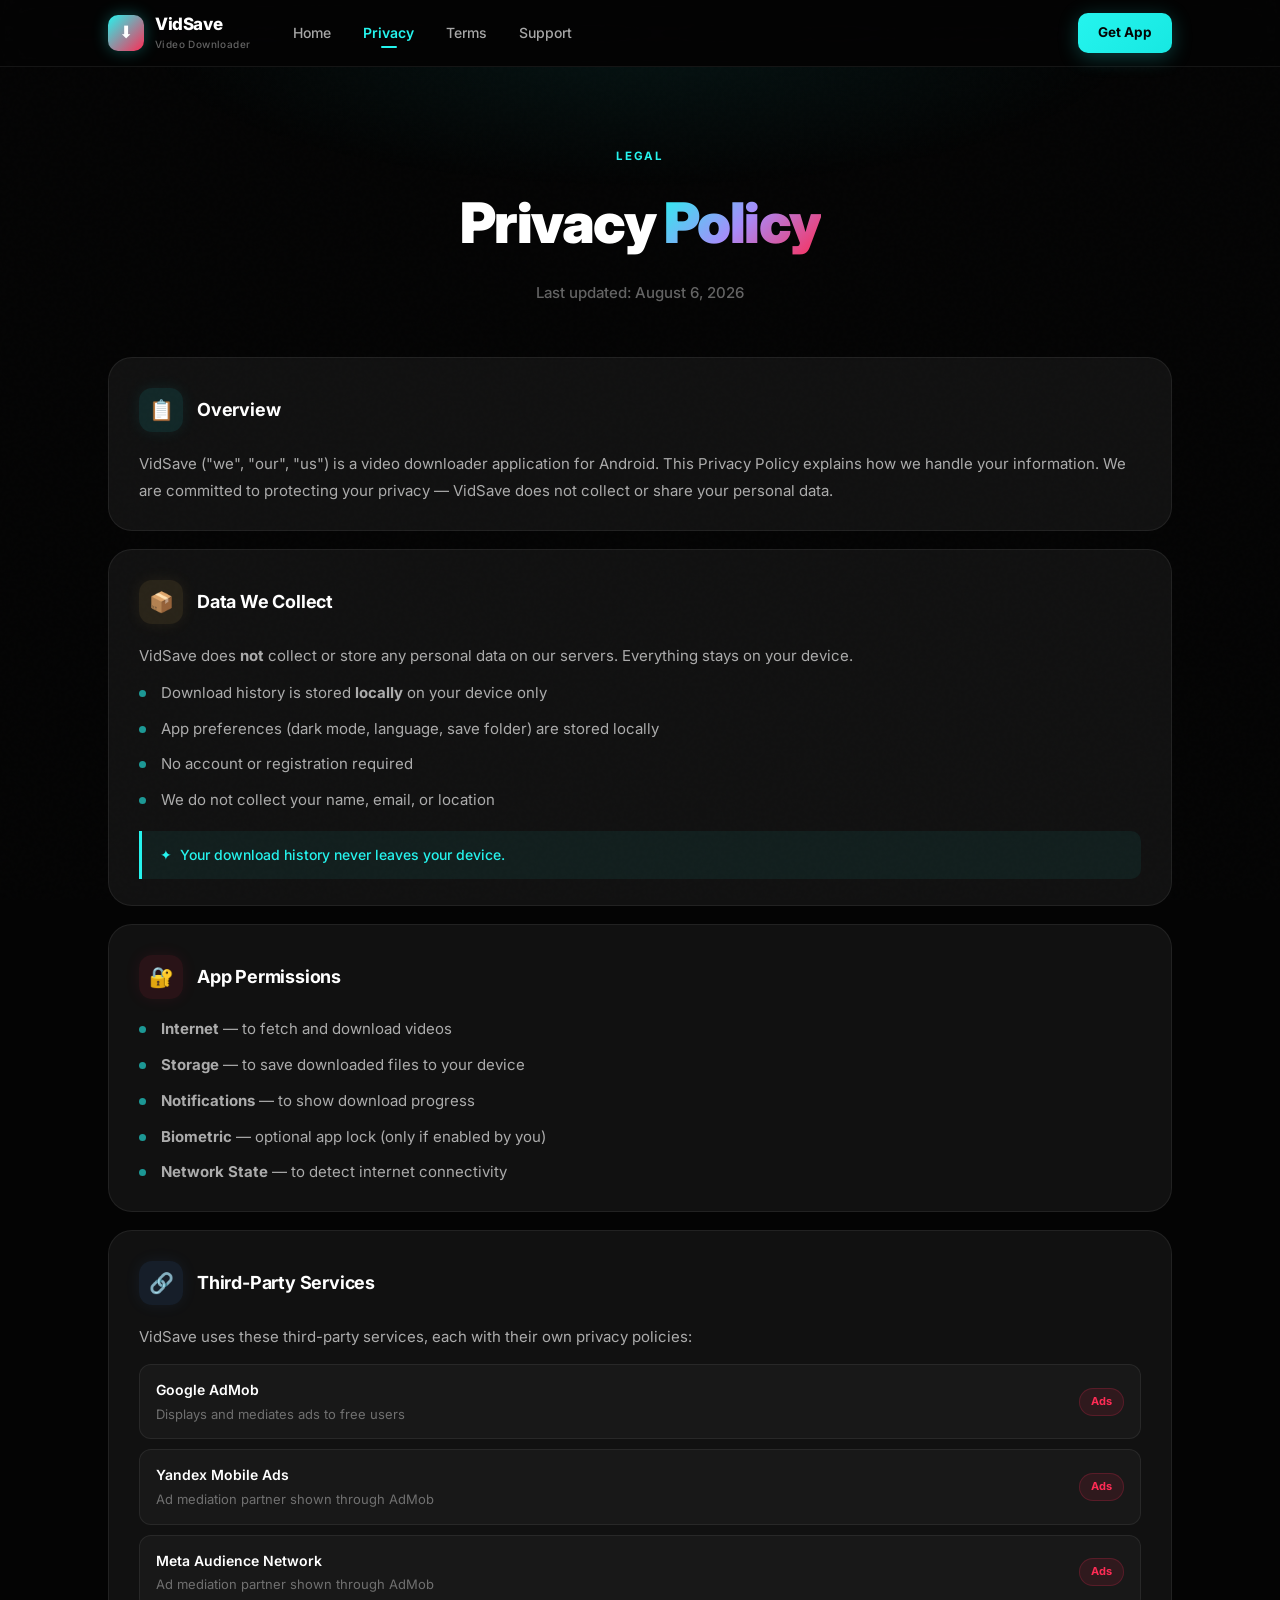
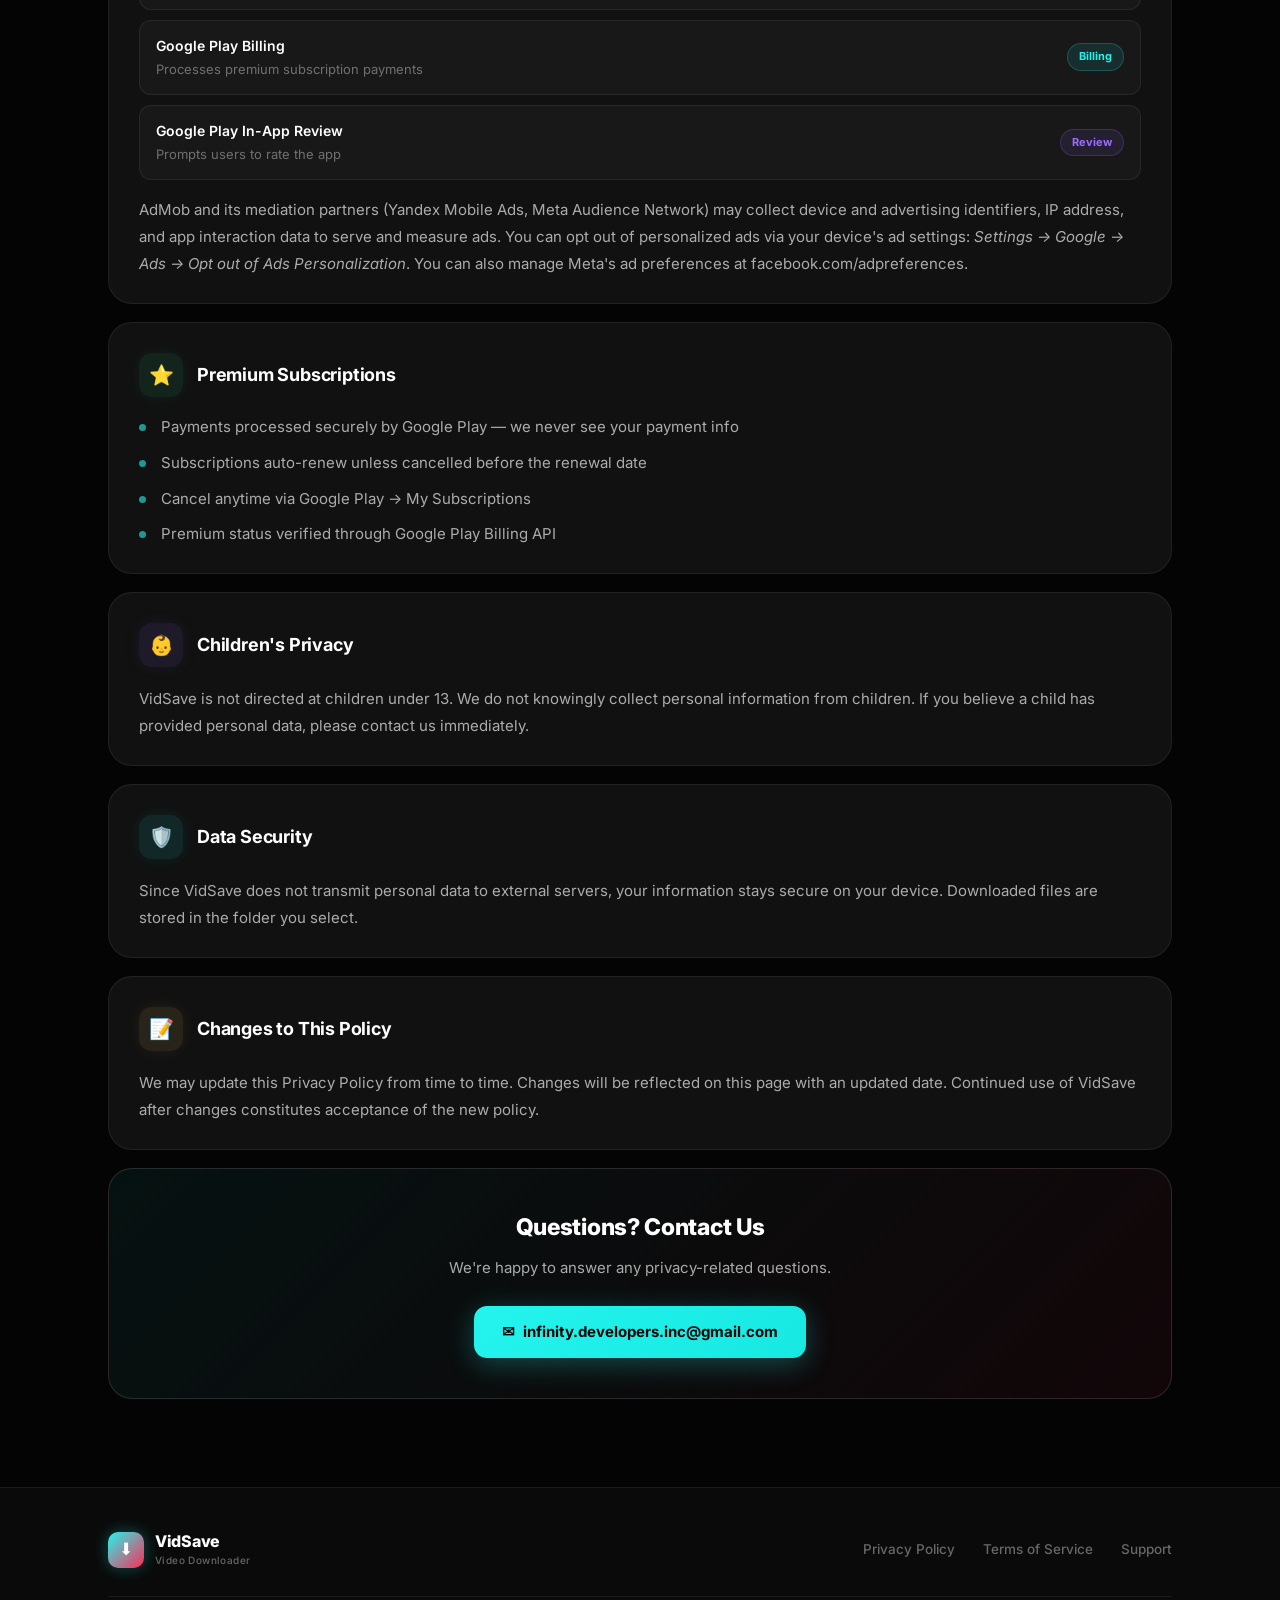
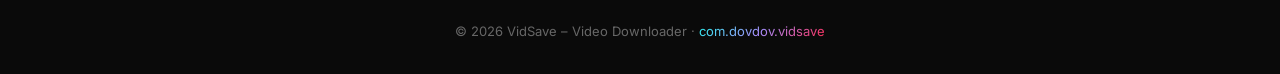
==== privacy.html @ cf7edcf2 "Update privacy.html" ====
<!DOCTYPE html>
<html lang="en">
<head>
  <meta charset="UTF-8"/>
  <meta name="viewport" content="width=device-width,initial-scale=1.0"/>
  <title>Privacy Policy – VidSave – Video Downloader</title>
  <link rel="preconnect" href="https://fonts.googleapis.com"/>
  <link rel="preconnect" href="https://fonts.gstatic.com" crossorigin/>
  <link rel="stylesheet" href="style.css"/>
</head>
<body>
  <nav class="nav">
    <div class="nav-inner">
      <a href="index.html" class="nav-logo">
        <div class="nav-logo-icon">⬇</div>
        <div><div>VidSave</div><div class="nav-logo-sub">Video Downloader</div></div>
      </a>
      <div class="nav-links">
        <a href="index.html">Home</a>
        <a href="privacy.html" class="active">Privacy</a>
        <a href="terms.html">Terms</a>
        <a href="support.html">Support</a>
      </div>
      <a href="https://play.google.com/store/apps/details?id=com.dovdov.vidsave" class="nav-btn" target="_blank">Get App</a>
      <button class="burger" onclick="toggleMenu()">☰</button>
    </div>
    <div class="mobile-menu" id="mobileMenu">
      <a href="index.html">Home</a>
      <a href="privacy.html">Privacy</a>
      <a href="terms.html">Terms</a>
      <a href="support.html">Support</a>
    </div>
  </nav>

  <div class="page-header">
    <div class="section-label">Legal</div>
    <h1>Privacy <span class="grad">Policy</span></h1>
    <p>Last updated: August 6, 2026</p>
  </div>

  <div class="container page-content">

    <div class="card reveal">
      <div class="card-header"><div class="card-icon cyan">📋</div><div class="card-title">Overview</div></div>
      <p>VidSave ("we", "our", "us") is a video downloader application for Android. This Privacy Policy explains how we handle your information. We are committed to protecting your privacy — VidSave does not collect or share your personal data.</p>
    </div>

    <div class="card reveal">
      <div class="card-header"><div class="card-icon gold">📦</div><div class="card-title">Data We Collect</div></div>
      <p>VidSave does <strong>not</strong> collect or store any personal data on our servers. Everything stays on your device.</p>
      <ul>
        <li>Download history is stored <strong>locally</strong> on your device only</li>
        <li>App preferences (dark mode, language, save folder) are stored locally</li>
        <li>No account or registration required</li>
        <li>We do not collect your name, email, or location</li>
      </ul>
      <div class="highlight">✦ &nbsp;Your download history never leaves your device.</div>
    </div>

    <div class="card reveal">
      <div class="card-header"><div class="card-icon red">🔐</div><div class="card-title">App Permissions</div></div>
      <ul>
        <li><strong>Internet</strong> — to fetch and download videos</li>
        <li><strong>Storage</strong> — to save downloaded files to your device</li>
        <li><strong>Notifications</strong> — to show download progress</li>
        <li><strong>Biometric</strong> — optional app lock (only if enabled by you)</li>
        <li><strong>Network State</strong> — to detect internet connectivity</li>
      </ul>
    </div>

    <div class="card reveal">
      <div class="card-header"><div class="card-icon blue">🔗</div><div class="card-title">Third-Party Services</div></div>
      <p>VidSave uses these third-party services, each with their own privacy policies:</p>
      <div class="service-list">
        <div class="service-item">
          <div><div class="service-name">Google AdMob</div><div class="service-desc">Displays and mediates ads to free users</div></div>
          <span class="service-tag ads">Ads</span>
        </div>
        <div class="service-item">
          <div><div class="service-name">Yandex Mobile Ads</div><div class="service-desc">Ad mediation partner shown through AdMob</div></div>
          <span class="service-tag ads">Ads</span>
        </div>
        <div class="service-item">
          <div><div class="service-name">Meta Audience Network</div><div class="service-desc">Ad mediation partner shown through AdMob</div></div>
          <span class="service-tag ads">Ads</span>
        </div>
        <div class="service-item">
          <div><div class="service-name">Google Play Billing</div><div class="service-desc">Processes premium subscription payments</div></div>
          <span class="service-tag billing">Billing</span>
        </div>
        <div class="service-item">
          <div><div class="service-name">Google Play In-App Review</div><div class="service-desc">Prompts users to rate the app</div></div>
          <span class="service-tag analytics">Review</span>
        </div>
      </div>
      <p style="margin-top:16px;">AdMob and its mediation partners (Yandex Mobile Ads, Meta Audience Network) may collect device and advertising identifiers, IP address, and app interaction data to serve and measure ads. You can opt out of personalized ads via your device's ad settings: <em>Settings → Google → Ads → Opt out of Ads Personalization</em>. You can also manage Meta's ad preferences at <a href="https://www.facebook.com/adpreferences/ad_settings" target="_blank">facebook.com/adpreferences</a>.</p>
    </div>

    <div class="card reveal">
      <div class="card-header"><div class="card-icon green">⭐</div><div class="card-title">Premium Subscriptions</div></div>
      <ul>
        <li>Payments processed securely by Google Play — we never see your payment info</li>
        <li>Subscriptions auto-renew unless cancelled before the renewal date</li>
        <li>Cancel anytime via Google Play → My Subscriptions</li>
        <li>Premium status verified through Google Play Billing API</li>
      </ul>
    </div>

    <div class="card reveal">
      <div class="card-header"><div class="card-icon purple">👶</div><div class="card-title">Children's Privacy</div></div>
      <p>VidSave is not directed at children under 13. We do not knowingly collect personal information from children. If you believe a child has provided personal data, please contact us immediately.</p>
    </div>

    <div class="card reveal">
      <div class="card-header"><div class="card-icon cyan">🛡️</div><div class="card-title">Data Security</div></div>
      <p>Since VidSave does not transmit personal data to external servers, your information stays secure on your device. Downloaded files are stored in the folder you select.</p>
    </div>

    <div class="card reveal">
      <div class="card-header"><div class="card-icon gold">📝</div><div class="card-title">Changes to This Policy</div></div>
      <p>We may update this Privacy Policy from time to time. Changes will be reflected on this page with an updated date. Continued use of VidSave after changes constitutes acceptance of the new policy.</p>
    </div>

    <div class="contact-card reveal">
      <h3>Questions? Contact Us</h3>
      <p>We're happy to answer any privacy-related questions.</p>
      <a href="mailto:infinity.developers.inc@gmail.com" class="btn-primary">✉ &nbsp;infinity.developers.inc@gmail.com</a>
    </div>
  </div>

  <footer class="footer">
    <div class="container">
      <div class="footer-inner">
        <div class="footer-logo"><div class="nav-logo-icon">⬇</div><div><div>VidSave</div><div class="nav-logo-sub">Video Downloader</div></div></div>
        <div class="footer-links">
          <a href="privacy.html">Privacy Policy</a>
          <a href="terms.html">Terms of Service</a>
          <a href="support.html">Support</a>
        </div>
      </div>
      <div class="footer-bottom"><p>© 2026 VidSave – Video Downloader · <span class="grad">com.dovdov.vidsave</span></p></div>
    </div>
  </footer>
  <script>
    function toggleMenu(){document.getElementById('mobileMenu').classList.toggle('open');}
    const observer = new IntersectionObserver(entries => {
      entries.forEach(e => { if (e.isIntersecting) e.target.classList.add('visible'); });
    }, { threshold: 0.1 });
    document.querySelectorAll('.reveal').forEach(el => observer.observe(el));
  </script>
</body>
</html>
---- style.css ----
/* ─── Google Fonts ───────────────────────────────────────────────────────── */
@import url('https://fonts.googleapis.com/css2?family=Inter:wght@400;500;600;700;800;900&display=swap');

/* ─── Reset ──────────────────────────────────────────────────────────────── */
*, *::before, *::after { box-sizing: border-box; margin: 0; padding: 0; }

/* ─── Variables ──────────────────────────────────────────────────────────── */
:root {
  --cyan:       #25F4EE;
  --cyan-dim:   rgba(37,244,238,0.12);
  --red:        #FE2C55;
  --red-dim:    rgba(254,44,85,0.12);
  --gold:       #FFD060;
  --purple:     #9B6DFF;
  --green:      #2ECC8A;
  --blue:       #4896FF;

  --bg:         #040404;
  --bg2:        #0A0A0A;
  --bg3:        #111111;
  --bg4:        #181818;
  --border:     rgba(255,255,255,0.07);
  --border2:    rgba(255,255,255,0.12);

  --text:       #FFFFFF;
  --text2:      rgba(255,255,255,0.65);
  --text3:      rgba(255,255,255,0.38);

  --r-sm:  10px;
  --r-md:  16px;
  --r-lg:  24px;
  --r-xl:  32px;
}

html { scroll-behavior: smooth; }

body {
  background: var(--bg);
  color: var(--text);
  font-family: 'Inter', -apple-system, BlinkMacSystemFont, sans-serif;
  line-height: 1.6;
  -webkit-font-smoothing: antialiased;
  overflow-x: hidden;
}

a { color: inherit; text-decoration: none; }
ul { list-style: none; }

/* ─── Gradient text ──────────────────────────────────────────────────────── */
.grad {
  background: linear-gradient(135deg, var(--cyan) 0%, #a78bfa 50%, var(--red) 100%);
  -webkit-background-clip: text;
  -webkit-text-fill-color: transparent;
  background-clip: text;
}
.grad-cyan {
  background: linear-gradient(135deg, var(--cyan), #0dd3cc);
  -webkit-background-clip: text;
  -webkit-text-fill-color: transparent;
  background-clip: text;
}

/* ─── Container ──────────────────────────────────────────────────────────── */
.container { max-width: 1120px; margin: 0 auto; padding: 0 28px; }

/* ─── Background noise/grain overlay ────────────────────────────────────── */
body::before {
  content: '';
  position: fixed;
  inset: 0;
  background-image: url("data:image/svg+xml,%3Csvg viewBox='0 0 256 256' xmlns='http://www.w3.org/2000/svg'%3E%3Cfilter id='noise'%3E%3CfeTurbulence type='fractalNoise' baseFrequency='0.9' numOctaves='4' stitchTiles='stitch'/%3E%3C/filter%3E%3Crect width='100%25' height='100%25' filter='url(%23noise)' opacity='0.03'/%3E%3C/svg%3E");
  pointer-events: none;
  z-index: 0;
  opacity: .4;
}

/* ─── NAV ────────────────────────────────────────────────────────────────── */
.nav {
  position: sticky;
  top: 0;
  z-index: 200;
  background: rgba(4,4,4,0.8);
  backdrop-filter: blur(24px) saturate(180%);
  -webkit-backdrop-filter: blur(24px) saturate(180%);
  border-bottom: 1px solid var(--border);
}
.nav-inner {
  max-width: 1120px;
  margin: 0 auto;
  padding: 0 28px;
  height: 66px;
  display: flex;
  align-items: center;
  gap: 28px;
}
.nav-logo {
  display: flex;
  align-items: center;
  gap: 11px;
  flex-shrink: 0;
}
.nav-logo-icon {
  width: 36px; height: 36px;
  background: linear-gradient(135deg, var(--cyan), var(--red));
  border-radius: 10px;
  display: flex; align-items: center; justify-content: center;
  font-size: 17px;
  box-shadow: 0 0 16px rgba(37,244,238,0.3);
  flex-shrink: 0;
}
.nav-logo > div > div:first-child {
  font-size: 17px;
  font-weight: 800;
  letter-spacing: -0.4px;
  line-height: 1.2;
}
.nav-logo-sub {
  font-size: 10px;
  font-weight: 500;
  color: var(--text3);
  letter-spacing: .4px;
  margin-top: 1px;
}
.nav-links {
  display: flex;
  gap: 2px;
  flex: 1;
}
.nav-links a {
  padding: 7px 15px;
  border-radius: 8px;
  font-size: 14px;
  font-weight: 500;
  color: var(--text2);
  transition: color .2s, background .2s;
  position: relative;
}
.nav-links a:hover { color: var(--text); background: rgba(255,255,255,0.05); }
.nav-links a.active { color: var(--cyan); font-weight: 600; }
.nav-links a.active::after {
  content: '';
  position: absolute;
  bottom: 3px; left: 50%;
  transform: translateX(-50%);
  width: 16px; height: 2px;
  background: var(--cyan);
  border-radius: 2px;
}
.nav-btn {
  padding: 9px 20px;
  background: linear-gradient(135deg, var(--cyan), #17e8e2);
  color: #050505 !important;
  border-radius: 10px;
  font-size: 13.5px;
  font-weight: 700;
  white-space: nowrap;
  transition: opacity .2s, transform .15s, box-shadow .2s;
  flex-shrink: 0;
  box-shadow: 0 4px 20px rgba(37,244,238,0.25);
}
.nav-btn:hover { opacity: .92; transform: translateY(-1px); box-shadow: 0 6px 28px rgba(37,244,238,0.35); }
.burger {
  display: none;
  background: none;
  border: 1px solid var(--border2);
  color: var(--text);
  font-size: 18px;
  cursor: pointer;
  margin-left: auto;
  width: 38px; height: 38px;
  border-radius: 9px;
  align-items: center;
  justify-content: center;
}
.mobile-menu {
  display: none;
  flex-direction: column;
  padding: 10px 20px 18px;
  border-top: 1px solid var(--border);
  gap: 2px;
  background: rgba(4,4,4,0.95);
}
.mobile-menu.open { display: flex; }
.mobile-menu a {
  padding: 11px 14px;
  border-radius: 10px;
  color: var(--text2);
  font-size: 15px;
  font-weight: 500;
  transition: background .2s, color .2s;
}
.mobile-menu a:hover { background: rgba(255,255,255,0.05); color: var(--text); }

@media (max-width: 740px) {
  .nav-links { display: none; }
  .burger { display: flex; }
  .nav-btn { display: none; }
}

/* ─── HERO ───────────────────────────────────────────────────────────────── */
.hero {
  position: relative;
  min-height: calc(100vh - 66px);
  display: flex;
  align-items: center;
  padding: 80px 28px 70px;
  gap: 56px;
  max-width: 1120px;
  margin: 0 auto;
  overflow: hidden;
}

/* Ambient blobs */
.hero::before, .hero::after {
  content: '';
  position: absolute;
  border-radius: 50%;
  filter: blur(80px);
  pointer-events: none;
  animation: blobFloat 8s ease-in-out infinite;
}
.hero::before {
  width: 560px; height: 560px;
  background: radial-gradient(circle, rgba(37,244,238,0.09) 0%, transparent 65%);
  top: -10%; left: -8%;
}
.hero::after {
  width: 480px; height: 480px;
  background: radial-gradient(circle, rgba(254,44,85,0.09) 0%, transparent 65%);
  bottom: 0; right: -5%;
  animation-delay: -4s;
}
@keyframes blobFloat {
  0%, 100% { transform: translateY(0) scale(1); }
  50% { transform: translateY(-24px) scale(1.04); }
}

.hero-content {
  position: relative;
  z-index: 1;
  flex: 1;
  max-width: 580px;
}
.hero-badge {
  display: inline-flex;
  align-items: center;
  gap: 7px;
  background: rgba(37,244,238,0.08);
  border: 1px solid rgba(37,244,238,0.2);
  color: var(--cyan);
  padding: 7px 16px;
  border-radius: 50px;
  font-size: 12.5px;
  font-weight: 600;
  letter-spacing: .3px;
  margin-bottom: 26px;
  animation: fadeSlideUp .6s ease both;
}
.hero-badge span { width: 6px; height: 6px; background: var(--cyan); border-radius: 50%; animation: pulse 2s infinite; }
@keyframes pulse { 0%,100%{opacity:1;transform:scale(1)} 50%{opacity:.5;transform:scale(.8)} }

.hero h1 {
  font-size: clamp(40px, 6.5vw, 68px);
  font-weight: 900;
  line-height: 1.05;
  letter-spacing: -2px;
  margin-bottom: 22px;
  animation: fadeSlideUp .6s .1s ease both;
}
.hero-sub {
  font-size: 17px;
  color: var(--text2);
  max-width: 460px;
  margin-bottom: 38px;
  line-height: 1.75;
  animation: fadeSlideUp .6s .2s ease both;
}
.hero-btns {
  display: flex;
  gap: 12px;
  flex-wrap: wrap;
  margin-bottom: 48px;
  animation: fadeSlideUp .6s .3s ease both;
}

/* Buttons */
.btn-primary {
  display: inline-flex;
  align-items: center;
  gap: 9px;
  padding: 14px 28px;
  background: linear-gradient(135deg, var(--cyan), #17e8e2);
  color: #050505;
  border-radius: 13px;
  font-size: 15px;
  font-weight: 700;
  transition: opacity .2s, transform .15s, box-shadow .2s;
  box-shadow: 0 6px 28px rgba(37,244,238,0.28);
  position: relative;
  overflow: hidden;
}
.btn-primary::after {
  content: '';
  position: absolute;
  inset: 0;
  background: linear-gradient(90deg, transparent, rgba(255,255,255,0.2), transparent);
  transform: translateX(-100%);
  transition: transform .5s;
}
.btn-primary:hover::after { transform: translateX(100%); }
.btn-primary:hover { opacity: .93; transform: translateY(-2px); box-shadow: 0 10px 36px rgba(37,244,238,0.36); }

.btn-outline {
  display: inline-flex;
  align-items: center;
  gap: 8px;
  padding: 14px 28px;
  border: 1px solid var(--border2);
  border-radius: 13px;
  font-size: 15px;
  font-weight: 600;
  color: var(--text2);
  background: rgba(255,255,255,0.03);
  transition: border-color .2s, color .2s, transform .15s, background .2s;
}
.btn-outline:hover { border-color: rgba(255,255,255,0.28); color: var(--text); transform: translateY(-2px); background: rgba(255,255,255,0.06); }

.hero-stats {
  display: flex;
  align-items: center;
  gap: 28px;
  animation: fadeSlideUp .6s .4s ease both;
}
.stat { text-align: center; }
.stat strong { display: block; font-size: 24px; font-weight: 800; letter-spacing: -0.5px; }
.stat span { font-size: 11px; color: var(--text3); text-transform: uppercase; letter-spacing: .8px; font-weight: 500; }
.stat-divider { width: 1px; height: 38px; background: var(--border2); }

/* Phone mockup */
.hero-phone {
  position: relative;
  z-index: 1;
  flex-shrink: 0;
  animation: fadeSlideUp .7s .15s ease both;
}
.phone-wrap {
  position: relative;
}
.phone-glow {
  position: absolute;
  inset: -30px;
  background: radial-gradient(ellipse 60% 70% at 50% 50%, rgba(37,244,238,0.12), transparent 70%);
  pointer-events: none;
  animation: blobFloat 4s ease-in-out infinite;
}
.phone-mockup {
  width: 248px;
  background: linear-gradient(160deg, var(--bg3), var(--bg4));
  border-radius: 40px;
  border: 1.5px solid rgba(255,255,255,0.1);
  padding: 14px;
  box-shadow:
    0 40px 100px rgba(0,0,0,0.75),
    0 0 0 1px rgba(255,255,255,0.04),
    inset 0 1px 0 rgba(255,255,255,0.08);
  position: relative;
}
.phone-notch {
  width: 70px; height: 6px;
  background: rgba(255,255,255,0.1);
  border-radius: 3px;
  margin: 0 auto 12px;
}
.phone-screen {
  background: var(--bg2);
  border-radius: 28px;
  overflow: hidden;
  padding: 16px;
}
.phone-status {
  display: flex;
  justify-content: space-between;
  font-size: 11px;
  color: var(--text3);
  margin-bottom: 14px;
  font-weight: 500;
}
.app-header {
  display: flex;
  justify-content: space-between;
  align-items: center;
  margin-bottom: 14px;
}
.app-title { font-size: 16px; font-weight: 800; color: var(--cyan); letter-spacing: -.3px; }
.app-icon-row { font-size: 14px; color: var(--text3); }
.app-input {
  display: flex;
  align-items: center;
  gap: 8px;
  background: rgba(255,255,255,0.05);
  border: 1px solid var(--border);
  border-radius: 11px;
  padding: 10px 12px;
  margin-bottom: 10px;
}
.input-icon { font-size: 14px; }
.input-text { font-size: 11px; color: var(--text3); }
.app-btn-row { margin-bottom: 12px; }
.app-dl-btn {
  background: linear-gradient(135deg, var(--cyan), #17e8e2);
  color: #050505;
  text-align: center;
  padding: 9px;
  border-radius: 9px;
  font-size: 13px;
  font-weight: 800;
  box-shadow: 0 4px 16px rgba(37,244,238,0.2);
}
.app-card {
  display: flex;
  gap: 10px;
  background: rgba(255,255,255,0.04);
  border: 1px solid var(--border);
  border-radius: 11px;
  padding: 10px;
}
.app-card-thumb {
  width: 44px; height: 44px;
  background: linear-gradient(135deg, rgba(37,244,238,0.25), rgba(254,44,85,0.25));
  border-radius: 9px;
  flex-shrink: 0;
}
.app-card-info { flex: 1; }
.app-card-title { font-size: 12px; font-weight: 600; margin-bottom: 3px; }
.app-card-sub { font-size: 10px; color: var(--cyan); margin-bottom: 6px; font-weight: 500; }
.app-progress {
  height: 3px;
  background: rgba(255,255,255,0.08);
  border-radius: 10px;
  overflow: hidden;
}
.app-progress-bar {
  width: 65%;
  height: 100%;
  background: linear-gradient(90deg, var(--cyan), var(--red));
  border-radius: 10px;
  animation: progressAnim 2s ease-in-out infinite;
}
@keyframes progressAnim {
  0%   { width: 45%; }
  50%  { width: 80%; }
  100% { width: 45%; }
}

/* Floating badge on phone */
.phone-badge {
  position: absolute;
  top: 30px;
  right: -44px;
  background: rgba(10,10,10,0.9);
  border: 1px solid var(--border2);
  border-radius: 12px;
  padding: 10px 14px;
  font-size: 12px;
  font-weight: 600;
  backdrop-filter: blur(12px);
  white-space: nowrap;
  animation: floatBadge 3s ease-in-out infinite;
  box-shadow: 0 8px 24px rgba(0,0,0,0.4);
}
.phone-badge-dot { display: inline-block; width: 7px; height: 7px; background: var(--cyan); border-radius: 50%; margin-right: 6px; animation: pulse 2s infinite; }
.phone-badge2 {
  position: absolute;
  bottom: 50px;
  left: -52px;
  background: rgba(10,10,10,0.9);
  border: 1px solid var(--border2);
  border-radius: 12px;
  padding: 10px 14px;
  font-size: 12px;
  font-weight: 600;
  backdrop-filter: blur(12px);
  white-space: nowrap;
  animation: floatBadge 3s .8s ease-in-out infinite;
  box-shadow: 0 8px 24px rgba(0,0,0,0.4);
}
.phone-badge2-dot { display: inline-block; width: 7px; height: 7px; background: var(--red); border-radius: 50%; margin-right: 6px; }
@keyframes floatBadge { 0%,100%{transform:translateY(0)} 50%{transform:translateY(-7px)} }

@keyframes fadeSlideUp {
  from { opacity: 0; transform: translateY(22px); }
  to   { opacity: 1; transform: translateY(0); }
}

@media (max-width: 860px) {
  .hero { flex-direction: column; text-align: center; min-height: auto; padding-top: 56px; gap: 48px; }
  .hero-sub { max-width: 100%; }
  .hero-btns { justify-content: center; }
  .hero-stats { justify-content: center; }
  .hero-phone { order: -1; }
  .phone-badge, .phone-badge2 { display: none; }
}

/* ─── Platforms strip ────────────────────────────────────────────────────── */
.platforms-strip {
  border-top: 1px solid var(--border);
  border-bottom: 1px solid var(--border);
  padding: 22px 0;
  background: var(--bg2);
  overflow: hidden;
}
.platforms-inner {
  display: flex;
  align-items: center;
  justify-content: center;
  gap: 10px;
  flex-wrap: wrap;
  padding: 0 28px;
}
.platform-pill {
  display: flex;
  align-items: center;
  gap: 7px;
  padding: 7px 16px;
  background: var(--bg3);
  border: 1px solid var(--border);
  border-radius: 50px;
  font-size: 13px;
  font-weight: 600;
  color: var(--text2);
  transition: border-color .2s, color .2s;
}
.platform-pill:hover { border-color: var(--border2); color: var(--text); }
.platform-pill span { font-size: 16px; }
.platform-more {
  font-size: 13px;
  color: var(--text3);
  padding: 7px 16px;
  font-weight: 500;
}

/* ─── Sections ───────────────────────────────────────────────────────────── */
.section { padding: 96px 0; }
.section-label {
  display: inline-flex;
  align-items: center;
  gap: 6px;
  font-size: 11.5px;
  font-weight: 700;
  text-transform: uppercase;
  letter-spacing: 1.8px;
  color: var(--cyan);
  margin-bottom: 14px;
}
.section-label::before {
  content: '';
  width: 18px; height: 2px;
  background: var(--cyan);
  border-radius: 2px;
}
.section-title {
  font-size: clamp(30px, 4.5vw, 48px);
  font-weight: 900;
  letter-spacing: -1px;
  line-height: 1.1;
  margin-bottom: 14px;
}
.section-sub {
  font-size: 16px;
  color: var(--text2);
  margin-bottom: 52px;
  max-width: 500px;
  line-height: 1.7;
}

/* ─── Features grid ──────────────────────────────────────────────────────── */
.features-grid {
  display: grid;
  grid-template-columns: repeat(auto-fill, minmax(300px, 1fr));
  gap: 18px;
}
.feature-card {
  background: var(--bg3);
  border: 1px solid var(--border);
  border-radius: var(--r-lg);
  padding: 30px 26px;
  position: relative;
  overflow: hidden;
  transition: transform .25s, border-color .25s, box-shadow .25s;
}
.feature-card::before {
  content: '';
  position: absolute;
  inset: 0;
  opacity: 0;
  transition: opacity .25s;
}
.feature-card:hover { transform: translateY(-4px); border-color: var(--border2); }
.feature-card:hover::before { opacity: 1; }

.feature-card:nth-child(1)::before { background: radial-gradient(ellipse 60% 50% at 10% 10%, rgba(37,244,238,0.06), transparent); }
.feature-card:nth-child(2)::before { background: radial-gradient(ellipse 60% 50% at 10% 10%, rgba(254,44,85,0.06), transparent); }
.feature-card:nth-child(3)::before { background: radial-gradient(ellipse 60% 50% at 10% 10%, rgba(255,208,96,0.06), transparent); }
.feature-card:nth-child(4)::before { background: radial-gradient(ellipse 60% 50% at 10% 10%, rgba(72,150,255,0.06), transparent); }
.feature-card:nth-child(5)::before { background: radial-gradient(ellipse 60% 50% at 10% 10%, rgba(46,204,138,0.06), transparent); }
.feature-card:nth-child(6)::before { background: radial-gradient(ellipse 60% 50% at 10% 10%, rgba(155,109,255,0.06), transparent); }

.feature-icon {
  width: 50px; height: 50px;
  border-radius: 15px;
  display: flex; align-items: center; justify-content: center;
  font-size: 23px;
  margin-bottom: 18px;
  position: relative;
}
.feature-icon.cyan   { background: rgba(37,244,238,0.1);  box-shadow: 0 0 20px rgba(37,244,238,0.1); }
.feature-icon.red    { background: rgba(254,44,85,0.1);   box-shadow: 0 0 20px rgba(254,44,85,0.1); }
.feature-icon.gold   { background: rgba(255,208,96,0.1);  box-shadow: 0 0 20px rgba(255,208,96,0.1); }
.feature-icon.blue   { background: rgba(72,150,255,0.1);  box-shadow: 0 0 20px rgba(72,150,255,0.1); }
.feature-icon.green  { background: rgba(46,204,138,0.1);  box-shadow: 0 0 20px rgba(46,204,138,0.1); }
.feature-icon.purple { background: rgba(155,109,255,0.1); box-shadow: 0 0 20px rgba(155,109,255,0.1); }

.feature-card h3 { font-size: 17px; font-weight: 700; margin-bottom: 9px; letter-spacing: -.2px; }
.feature-card p  { font-size: 14px; color: var(--text2); line-height: 1.7; }

/* ─── Premium section ────────────────────────────────────────────────────── */
.premium-section {
  background: var(--bg2);
  position: relative;
  overflow: hidden;
}
.premium-section::before {
  content: '';
  position: absolute;
  width: 700px; height: 700px;
  background: radial-gradient(circle, rgba(155,109,255,0.06) 0%, transparent 65%);
  top: 50%; left: 50%;
  transform: translate(-50%, -50%);
  pointer-events: none;
}
.plans-grid {
  display: grid;
  grid-template-columns: repeat(auto-fill, minmax(250px, 1fr));
  gap: 20px;
  align-items: start;
}
.plan-card {
  background: var(--bg3);
  border: 1px solid var(--border);
  border-radius: var(--r-lg);
  padding: 30px 26px;
  position: relative;
  transition: transform .25s;
}
.plan-card:hover { transform: translateY(-4px); }
.plan-card.popular {
  background: linear-gradient(160deg, rgba(254,44,85,0.06), var(--bg3));
  border-color: rgba(254,44,85,0.35);
  box-shadow: 0 0 40px rgba(254,44,85,0.08);
}
.plan-card.best {
  background: linear-gradient(160deg, rgba(37,244,238,0.06), var(--bg3));
  border-color: rgba(37,244,238,0.35);
  box-shadow: 0 0 40px rgba(37,244,238,0.08);
}
.plan-badge {
  display: inline-block;
  padding: 4px 12px;
  border-radius: 50px;
  font-size: 11px;
  font-weight: 700;
  text-transform: uppercase;
  letter-spacing: .5px;
  background: rgba(254,44,85,0.12);
  color: var(--red);
  margin-bottom: 16px;
  border: 1px solid rgba(254,44,85,0.2);
}
.best-badge {
  background: rgba(37,244,238,0.1);
  color: var(--cyan);
  border-color: rgba(37,244,238,0.2);
}
.plan-name  {
  font-size: 13px;
  font-weight: 600;
  color: var(--text3);
  text-transform: uppercase;
  letter-spacing: 1px;
  margin-bottom: 10px;
}
.plan-price {
  font-size: 42px;
  font-weight: 900;
  letter-spacing: -1.5px;
  margin-bottom: 4px;
  line-height: 1;
}
.plan-price span { font-size: 16px; font-weight: 400; color: var(--text3); letter-spacing: 0; }
.plan-note  { font-size: 13px; color: var(--text3); margin-bottom: 20px; }
.plan-divider { height: 1px; background: var(--border); margin: 20px 0; }
.plan-features { display: flex; flex-direction: column; gap: 11px; }
.plan-features li {
  display: flex;
  align-items: center;
  gap: 9px;
  font-size: 14px;
  color: var(--text2);
  font-weight: 500;
}
.plan-features li::before {
  content: '✓';
  width: 20px; height: 20px;
  background: rgba(46,204,138,0.12);
  color: var(--green);
  border-radius: 6px;
  display: flex; align-items: center; justify-content: center;
  font-size: 11px;
  font-weight: 800;
  flex-shrink: 0;
}

/* ─── CTA section ────────────────────────────────────────────────────────── */
.cta-section { padding: 64px 0 96px; }
.cta-card {
  background: linear-gradient(135deg, rgba(37,244,238,0.07), rgba(155,109,255,0.07), rgba(254,44,85,0.07));
  border: 1px solid var(--border2);
  border-radius: var(--r-xl);
  padding: 64px 40px;
  text-align: center;
  position: relative;
  overflow: hidden;
}
.cta-card::before {
  content: '';
  position: absolute;
  width: 400px; height: 400px;
  background: radial-gradient(circle, rgba(37,244,238,0.07) 0%, transparent 65%);
  top: -30%; left: -5%;
  pointer-events: none;
}
.cta-card::after {
  content: '';
  position: absolute;
  width: 350px; height: 350px;
  background: radial-gradient(circle, rgba(254,44,85,0.07) 0%, transparent 65%);
  bottom: -20%; right: 0%;
  pointer-events: none;
}
.cta-card h2 {
  font-size: clamp(28px, 4vw, 44px);
  font-weight: 900;
  letter-spacing: -1px;
  margin-bottom: 14px;
  position: relative;
  z-index: 1;
}
.cta-card p {
  font-size: 16px;
  color: var(--text2);
  margin-bottom: 32px;
  position: relative;
  z-index: 1;
}
.cta-card .btn-primary { position: relative; z-index: 1; }

/* ─── FOOTER ─────────────────────────────────────────────────────────────── */
.footer {
  border-top: 1px solid var(--border);
  padding: 44px 0 32px;
  background: var(--bg2);
}
.footer-inner {
  display: flex;
  align-items: center;
  justify-content: space-between;
  gap: 24px;
  flex-wrap: wrap;
  margin-bottom: 28px;
}
.footer-logo {
  display: flex;
  align-items: center;
  gap: 11px;
}
.footer-logo > div > div:first-child {
  font-size: 16px;
  font-weight: 800;
  letter-spacing: -.3px;
  line-height: 1.2;
}
.footer-links { display: flex; gap: 28px; flex-wrap: wrap; }
.footer-links a {
  font-size: 13.5px;
  color: var(--text3);
  font-weight: 500;
  transition: color .2s;
}
.footer-links a:hover { color: var(--text); }
.footer-bottom {
  padding-top: 24px;
  border-top: 1px solid var(--border);
}
.footer-bottom p { font-size: 13px; color: var(--text3); text-align: center; }

/* ─── Page header (inner pages) ──────────────────────────────────────────── */
.page-header {
  padding: 80px 28px 52px;
  text-align: center;
  position: relative;
  overflow: hidden;
}
.page-header::before {
  content: '';
  position: absolute;
  inset: 0;
  background:
    radial-gradient(ellipse 60% 80% at 50% -10%, rgba(37,244,238,0.07) 0%, transparent 65%);
  pointer-events: none;
}
.page-header .section-label { display: block; text-align: center; justify-content: center; }
.page-header .section-label::before { display: none; }
.page-header h1 {
  font-size: clamp(34px, 5vw, 56px);
  font-weight: 900;
  letter-spacing: -1.5px;
  margin: 14px 0 12px;
  position: relative;
}
.page-header p { font-size: 15px; color: var(--text3); position: relative; font-weight: 500; }

/* ─── Cards (legal pages) ────────────────────────────────────────────────── */
.page-content {
  padding-bottom: 88px;
  display: flex;
  flex-direction: column;
  gap: 18px;
}
.card {
  background: var(--bg3);
  border: 1px solid var(--border);
  border-radius: var(--r-lg);
  padding: 30px 30px 26px;
  transition: border-color .2s;
}
.card:hover { border-color: var(--border2); }
.card-header {
  display: flex;
  align-items: center;
  gap: 14px;
  margin-bottom: 18px;
}
.card-icon {
  width: 44px; height: 44px;
  border-radius: 13px;
  display: flex; align-items: center; justify-content: center;
  font-size: 20px;
  flex-shrink: 0;
}
.card-icon.cyan   { background: rgba(37,244,238,0.1);  box-shadow: 0 0 16px rgba(37,244,238,0.08); }
.card-icon.red    { background: rgba(254,44,85,0.1);   box-shadow: 0 0 16px rgba(254,44,85,0.08); }
.card-icon.gold   { background: rgba(255,208,96,0.1);  box-shadow: 0 0 16px rgba(255,208,96,0.08); }
.card-icon.blue   { background: rgba(72,150,255,0.1);  box-shadow: 0 0 16px rgba(72,150,255,0.08); }
.card-icon.green  { background: rgba(46,204,138,0.1);  box-shadow: 0 0 16px rgba(46,204,138,0.08); }
.card-icon.purple { background: rgba(155,109,255,0.1); box-shadow: 0 0 16px rgba(155,109,255,0.08); }
.card-title { font-size: 18px; font-weight: 700; letter-spacing: -.2px; }
.card p {
  font-size: 15px;
  color: var(--text2);
  line-height: 1.8;
  margin-bottom: 12px;
}
.card p:last-child { margin-bottom: 0; }
.card ul { display: flex; flex-direction: column; gap: 11px; margin-top: 4px; }
.card ul li {
  font-size: 15px;
  color: var(--text2);
  padding-left: 22px;
  position: relative;
  line-height: 1.65;
}
.card ul li::before {
  content: '';
  position: absolute;
  left: 0; top: 9px;
  width: 7px; height: 7px;
  background: var(--cyan);
  border-radius: 50%;
  opacity: .6;
}
.highlight {
  margin-top: 18px;
  padding: 13px 18px;
  background: rgba(37,244,238,0.06);
  border-left: 3px solid var(--cyan);
  border-radius: 0 10px 10px 0;
  font-size: 14px;
  color: var(--cyan);
  font-weight: 500;
}

/* Service list */
.service-list { display: flex; flex-direction: column; gap: 10px; margin-top: 14px; }
.service-item {
  display: flex;
  align-items: center;
  justify-content: space-between;
  gap: 12px;
  background: rgba(255,255,255,0.03);
  border: 1px solid var(--border);
  border-radius: 12px;
  padding: 14px 16px;
  transition: border-color .2s;
}
.service-item:hover { border-color: var(--border2); }
.service-name { font-size: 14px; font-weight: 600; }
.service-desc { font-size: 13px; color: var(--text3); margin-top: 2px; }
.service-tag  {
  padding: 4px 11px;
  border-radius: 50px;
  font-size: 11px;
  font-weight: 700;
  white-space: nowrap;
  border: 1px solid transparent;
}
.service-tag.ads      { background: rgba(254,44,85,0.1); color: var(--red); border-color: rgba(254,44,85,0.2); }
.service-tag.billing  { background: rgba(37,244,238,0.1); color: var(--cyan); border-color: rgba(37,244,238,0.2); }
.service-tag.analytics{ background: rgba(155,109,255,0.1); color: var(--purple); border-color: rgba(155,109,255,0.2); }

/* Contact card */
.contact-card {
  background: linear-gradient(135deg, rgba(37,244,238,0.06), rgba(254,44,85,0.06));
  border: 1px solid var(--border2);
  border-radius: var(--r-lg);
  padding: 40px 30px;
  text-align: center;
}
.contact-card h3 { font-size: 23px; font-weight: 800; margin-bottom: 10px; letter-spacing: -.3px; }
.contact-card p  { font-size: 15px; color: var(--text2); margin-bottom: 26px; }

/* ─── Support page ───────────────────────────────────────────────────────── */
.support-grid {
  display: grid;
  grid-template-columns: repeat(auto-fill, minmax(300px, 1fr));
  gap: 18px;
  margin-bottom: 18px;
}
.support-grid .card { text-align: center; }
.support-grid .card .card-title { justify-content: center; display: block; margin-bottom: 8px; }
.support-grid .card p { margin-bottom: 0; }

.faq-list { display: flex; flex-direction: column; gap: 10px; }
.faq-item {
  background: rgba(255,255,255,0.02);
  border: 1px solid var(--border);
  border-radius: var(--r-md);
  overflow: hidden;
  transition: border-color .2s;
}
.faq-item:hover { border-color: var(--border2); }
.faq-item.open { border-color: rgba(37,244,238,0.2); }
.faq-q {
  width: 100%;
  background: none;
  border: none;
  color: var(--text);
  font-family: 'Inter', sans-serif;
  font-size: 15px;
  font-weight: 600;
  padding: 19px 22px;
  text-align: left;
  cursor: pointer;
  display: flex;
  justify-content: space-between;
  align-items: center;
  gap: 14px;
  letter-spacing: -.1px;
}
.faq-q:hover { background: rgba(255,255,255,0.02); }
.faq-arrow {
  color: var(--text3);
  font-size: 14px;
  transition: transform .25s, color .2s;
  flex-shrink: 0;
}
.faq-item.open .faq-arrow { transform: rotate(180deg); color: var(--cyan); }
.faq-a {
  display: none;
  padding: 0 22px 20px;
  font-size: 14.5px;
  color: var(--text2);
  line-height: 1.75;
}
.faq-item.open .faq-a { display: block; }

/* ─── Scroll reveal ──────────────────────────────────────────────────────── */
.reveal {
  opacity: 0;
  transform: translateY(28px);
  transition: opacity .6s ease, transform .6s ease;
}
.reveal.visible {
  opacity: 1;
  transform: none;
}
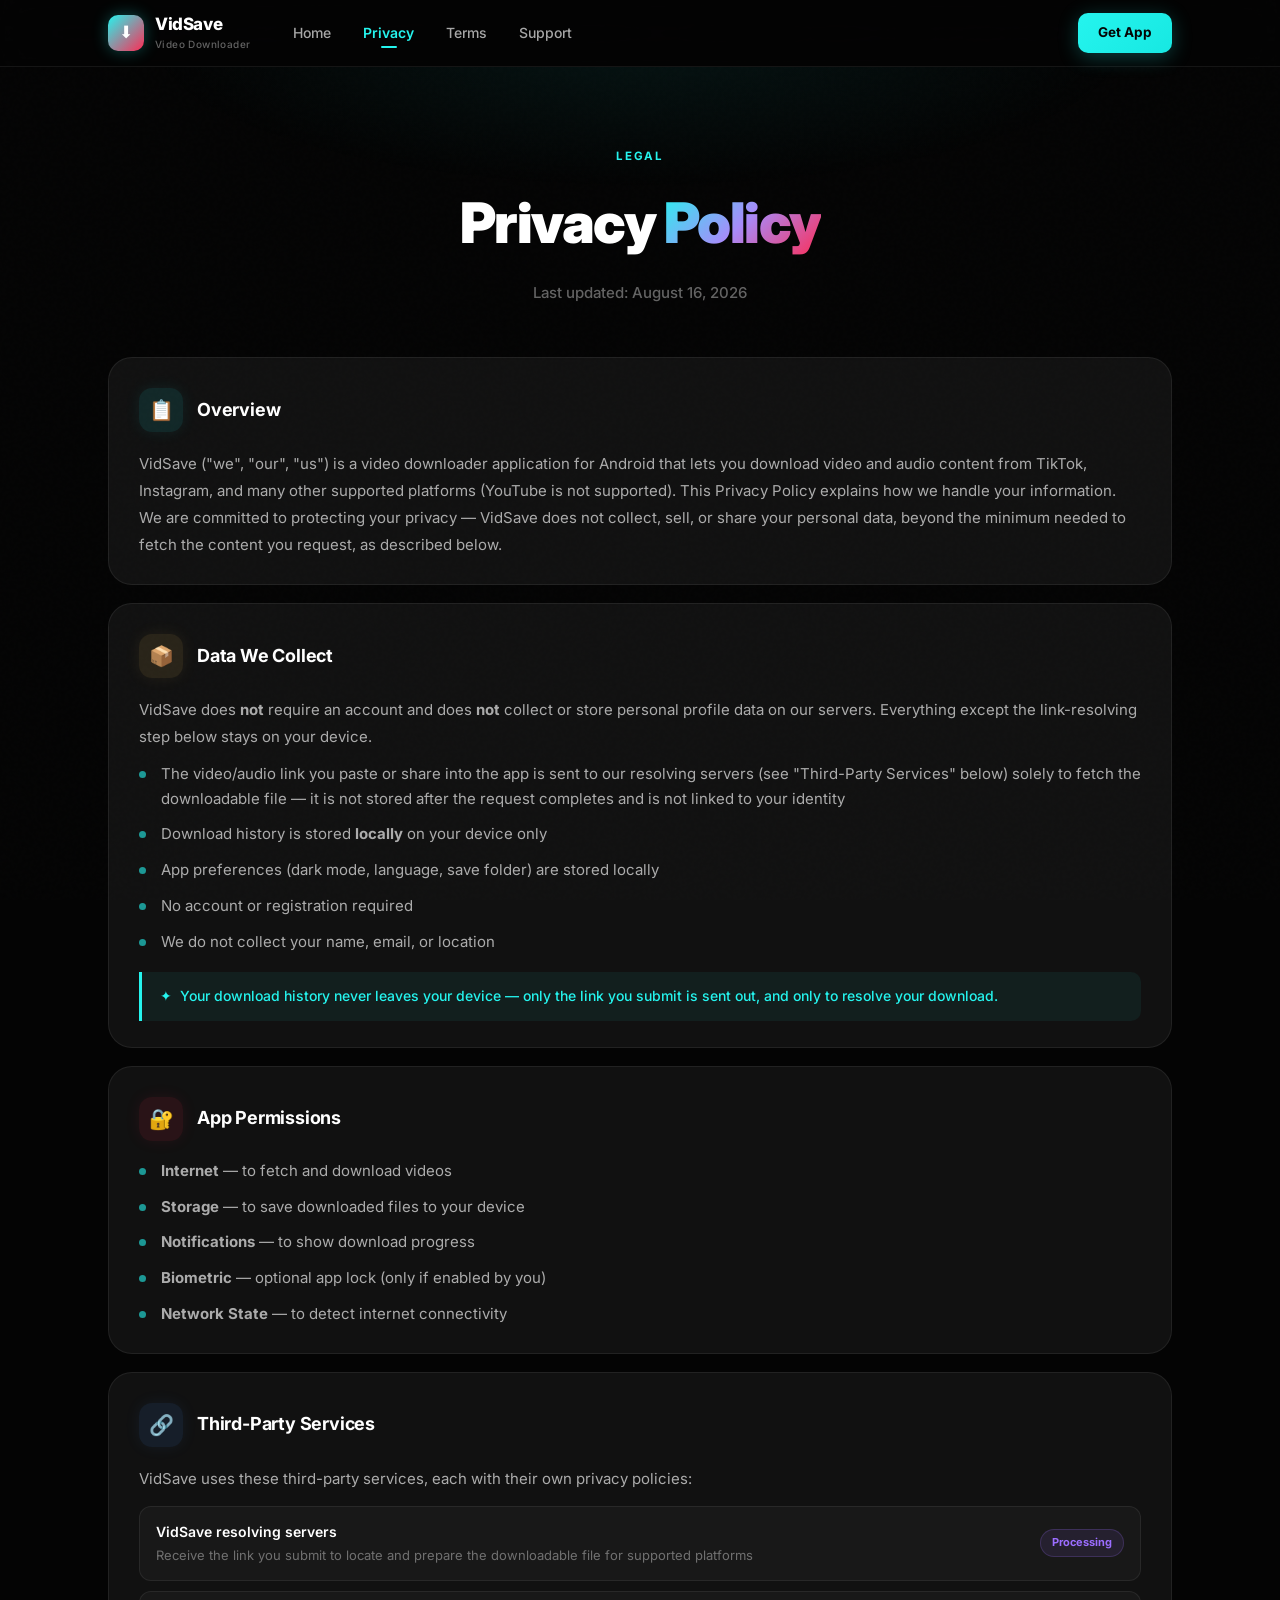
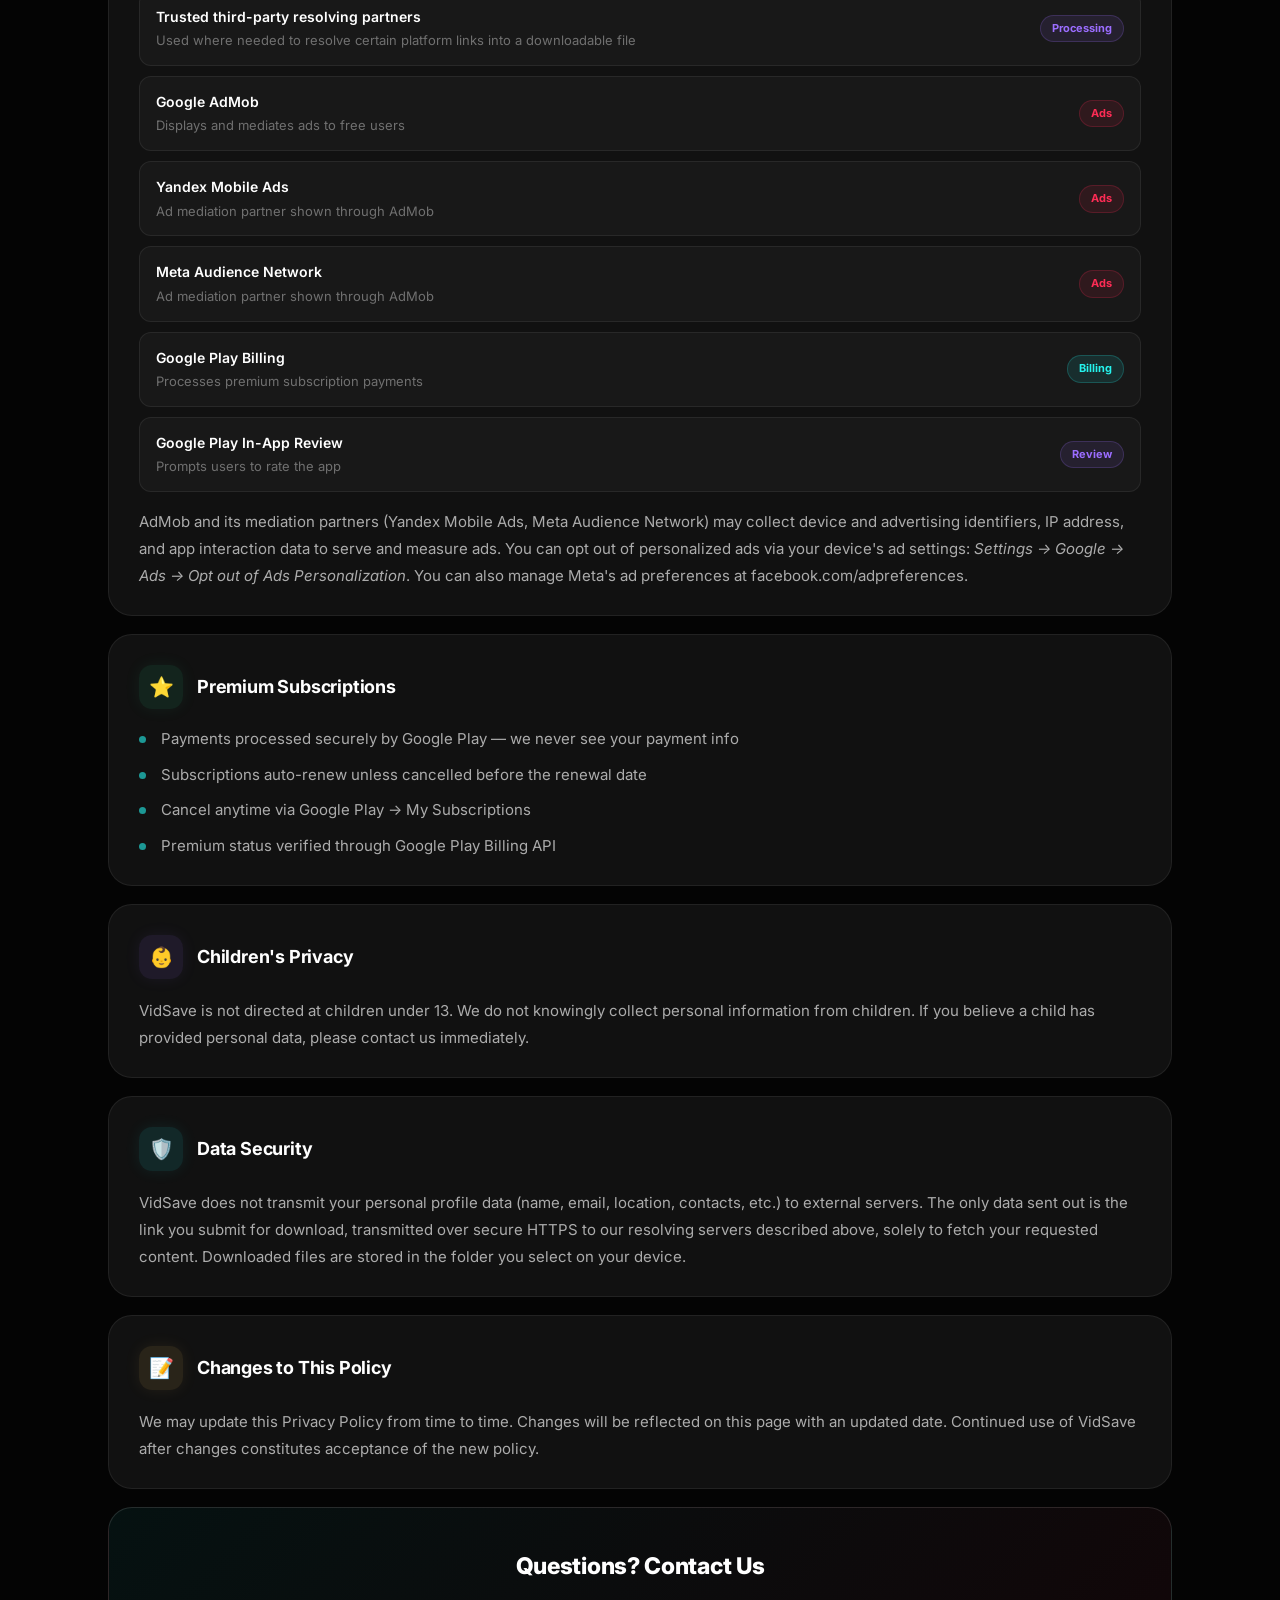
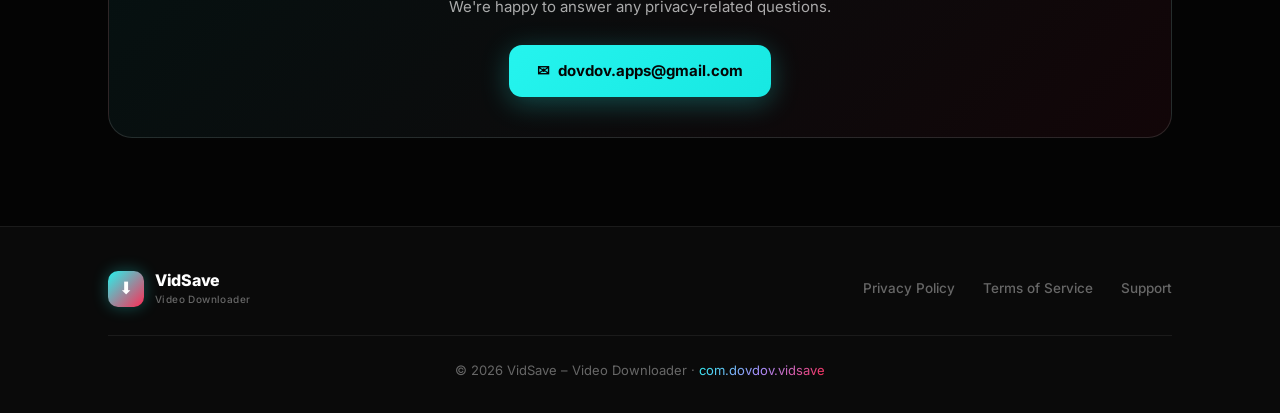
==== commit 48fe1f3a: "Update privacy.html" ====
--- a/privacy.html
+++ b/privacy.html
@@ -35,26 +35,27 @@
   <div class="page-header">
     <div class="section-label">Legal</div>
     <h1>Privacy <span class="grad">Policy</span></h1>
-    <p>Last updated: August 6, 2026</p>
+    <p>Last updated: August 16, 2026</p>
   </div>
 
   <div class="container page-content">
 
     <div class="card reveal">
       <div class="card-header"><div class="card-icon cyan">📋</div><div class="card-title">Overview</div></div>
-      <p>VidSave ("we", "our", "us") is a video downloader application for Android. This Privacy Policy explains how we handle your information. We are committed to protecting your privacy — VidSave does not collect or share your personal data.</p>
+      <p>VidSave ("we", "our", "us") is a video downloader application for Android that lets you download video and audio content from TikTok, Instagram, and many other supported platforms (YouTube is not supported). This Privacy Policy explains how we handle your information. We are committed to protecting your privacy — VidSave does not collect, sell, or share your personal data, beyond the minimum needed to fetch the content you request, as described below.</p>
     </div>
 
     <div class="card reveal">
       <div class="card-header"><div class="card-icon gold">📦</div><div class="card-title">Data We Collect</div></div>
-      <p>VidSave does <strong>not</strong> collect or store any personal data on our servers. Everything stays on your device.</p>
+      <p>VidSave does <strong>not</strong> require an account and does <strong>not</strong> collect or store personal profile data on our servers. Everything except the link-resolving step below stays on your device.</p>
       <ul>
+        <li>The video/audio link you paste or share into the app is sent to our resolving servers (see "Third-Party Services" below) solely to fetch the downloadable file — it is not stored after the request completes and is not linked to your identity</li>
         <li>Download history is stored <strong>locally</strong> on your device only</li>
         <li>App preferences (dark mode, language, save folder) are stored locally</li>
         <li>No account or registration required</li>
         <li>We do not collect your name, email, or location</li>
       </ul>
-      <div class="highlight">✦ &nbsp;Your download history never leaves your device.</div>
+      <div class="highlight">✦ &nbsp;Your download history never leaves your device — only the link you submit is sent out, and only to resolve your download.</div>
     </div>
 
     <div class="card reveal">
@@ -72,6 +73,14 @@
       <div class="card-header"><div class="card-icon blue">🔗</div><div class="card-title">Third-Party Services</div></div>
       <p>VidSave uses these third-party services, each with their own privacy policies:</p>
       <div class="service-list">
+        <div class="service-item">
+          <div><div class="service-name">VidSave resolving servers</div><div class="service-desc">Receive the link you submit to locate and prepare the downloadable file for supported platforms</div></div>
+          <span class="service-tag analytics">Processing</span>
+        </div>
+        <div class="service-item">
+          <div><div class="service-name">Trusted third-party resolving partners</div><div class="service-desc">Used where needed to resolve certain platform links into a downloadable file</div></div>
+          <span class="service-tag analytics">Processing</span>
+        </div>
         <div class="service-item">
           <div><div class="service-name">Google AdMob</div><div class="service-desc">Displays and mediates ads to free users</div></div>
           <span class="service-tag ads">Ads</span>
@@ -113,7 +122,7 @@
 
     <div class="card reveal">
       <div class="card-header"><div class="card-icon cyan">🛡️</div><div class="card-title">Data Security</div></div>
-      <p>Since VidSave does not transmit personal data to external servers, your information stays secure on your device. Downloaded files are stored in the folder you select.</p>
+      <p>VidSave does not transmit your personal profile data (name, email, location, contacts, etc.) to external servers. The only data sent out is the link you submit for download, transmitted over secure HTTPS to our resolving servers described above, solely to fetch your requested content. Downloaded files are stored in the folder you select on your device.</p>
     </div>
 
     <div class="card reveal">
@@ -124,7 +133,7 @@
     <div class="contact-card reveal">
       <h3>Questions? Contact Us</h3>
       <p>We're happy to answer any privacy-related questions.</p>
-      <a href="mailto:infinity.developers.inc@gmail.com" class="btn-primary">✉ &nbsp;infinity.developers.inc@gmail.com</a>
+      <a href="mailto:dovdov.apps@gmail.com" class="btn-primary">✉ &nbsp;dovdov.apps@gmail.com</a>
     </div>
   </div>
 
@@ -150,4 +159,3 @@
   </script>
 </body>
 </html>
- 
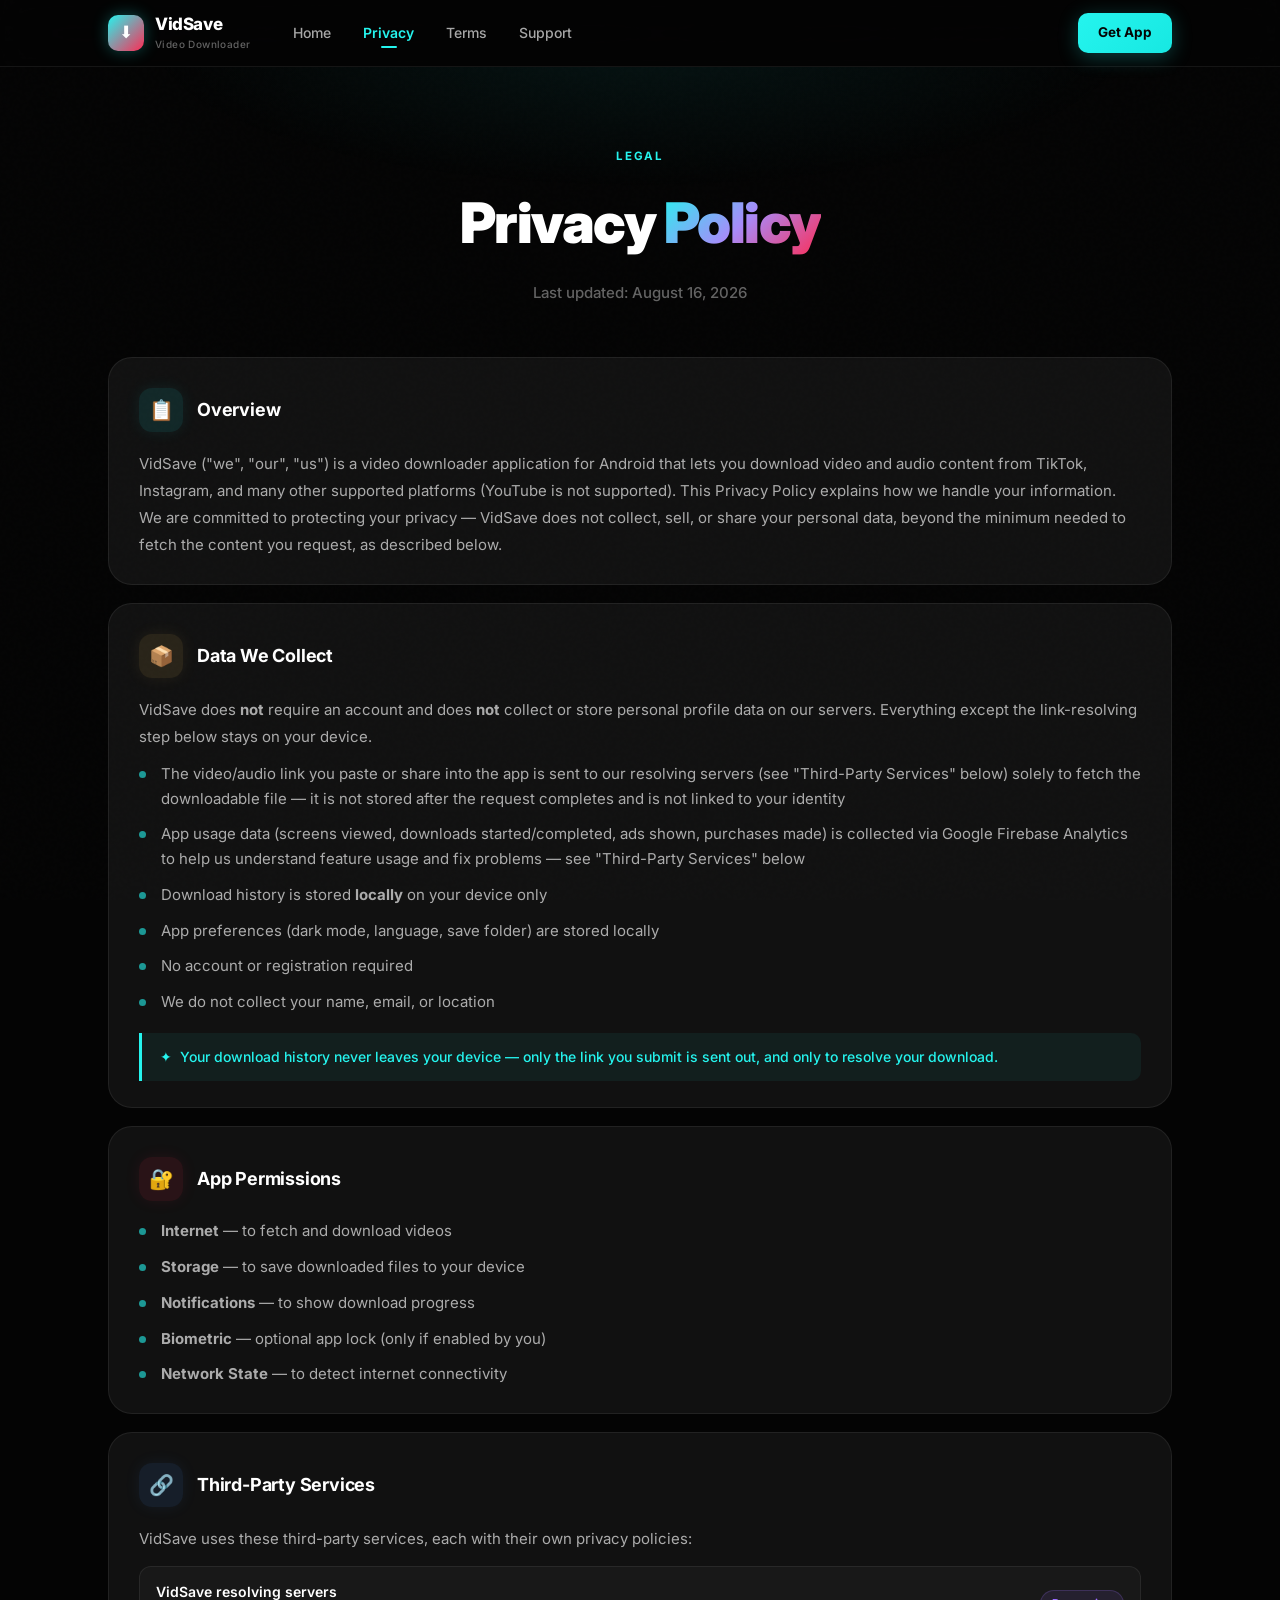
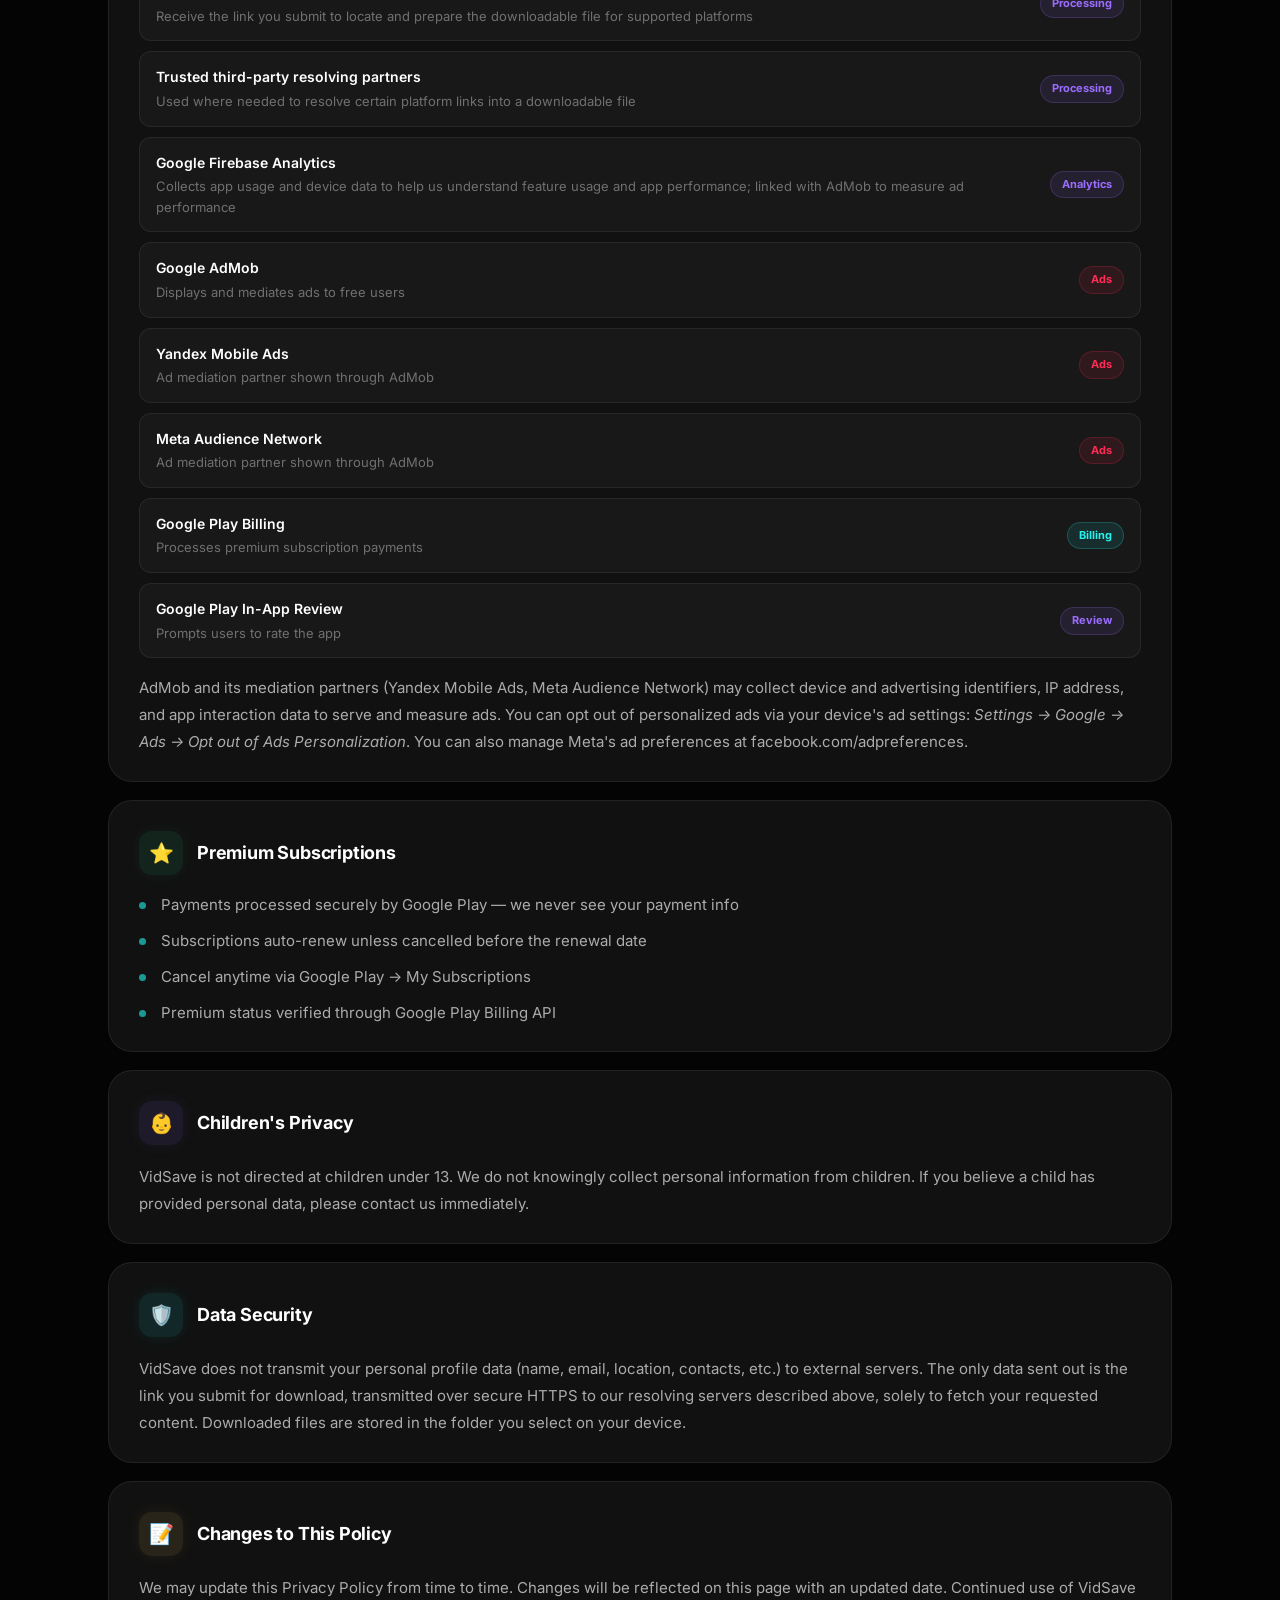
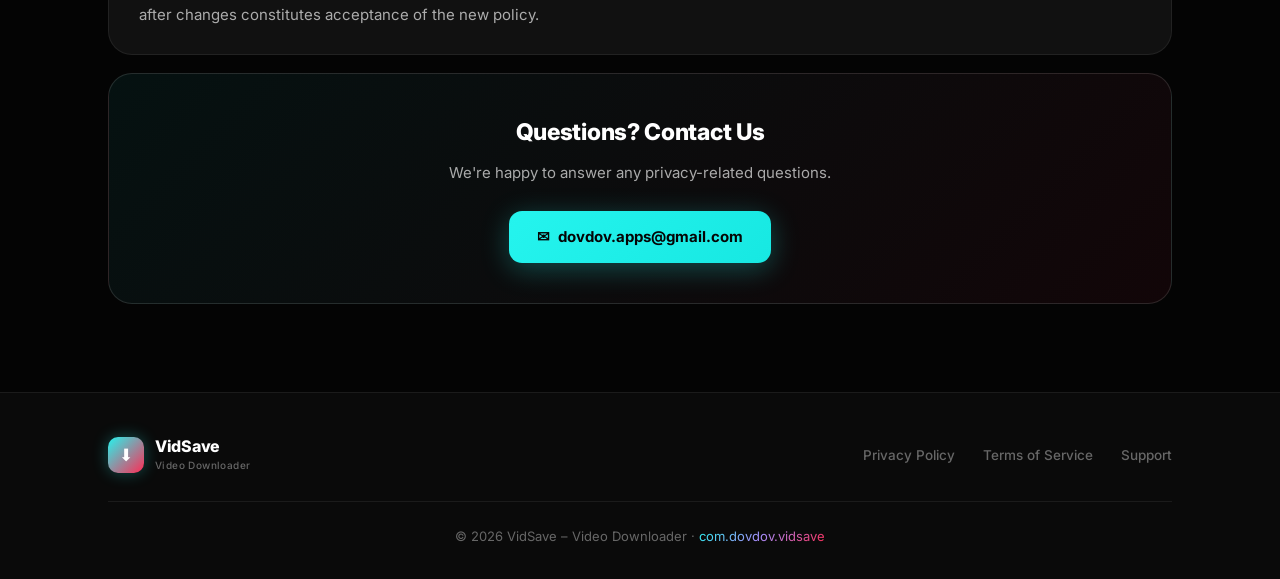
==== commit 6ccd0e62: "Update privacy.html" ====
--- a/privacy.html
+++ b/privacy.html
@@ -50,6 +50,7 @@
       <p>VidSave does <strong>not</strong> require an account and does <strong>not</strong> collect or store personal profile data on our servers. Everything except the link-resolving step below stays on your device.</p>
       <ul>
         <li>The video/audio link you paste or share into the app is sent to our resolving servers (see "Third-Party Services" below) solely to fetch the downloadable file — it is not stored after the request completes and is not linked to your identity</li>
+        <li>App usage data (screens viewed, downloads started/completed, ads shown, purchases made) is collected via Google Firebase Analytics to help us understand feature usage and fix problems — see "Third-Party Services" below</li>
         <li>Download history is stored <strong>locally</strong> on your device only</li>
         <li>App preferences (dark mode, language, save folder) are stored locally</li>
         <li>No account or registration required</li>
@@ -80,6 +81,10 @@
         <div class="service-item">
           <div><div class="service-name">Trusted third-party resolving partners</div><div class="service-desc">Used where needed to resolve certain platform links into a downloadable file</div></div>
           <span class="service-tag analytics">Processing</span>
+        </div>
+        <div class="service-item">
+          <div><div class="service-name">Google Firebase Analytics</div><div class="service-desc">Collects app usage and device data to help us understand feature usage and app performance; linked with AdMob to measure ad performance</div></div>
+          <span class="service-tag analytics">Analytics</span>
         </div>
         <div class="service-item">
           <div><div class="service-name">Google AdMob</div><div class="service-desc">Displays and mediates ads to free users</div></div>
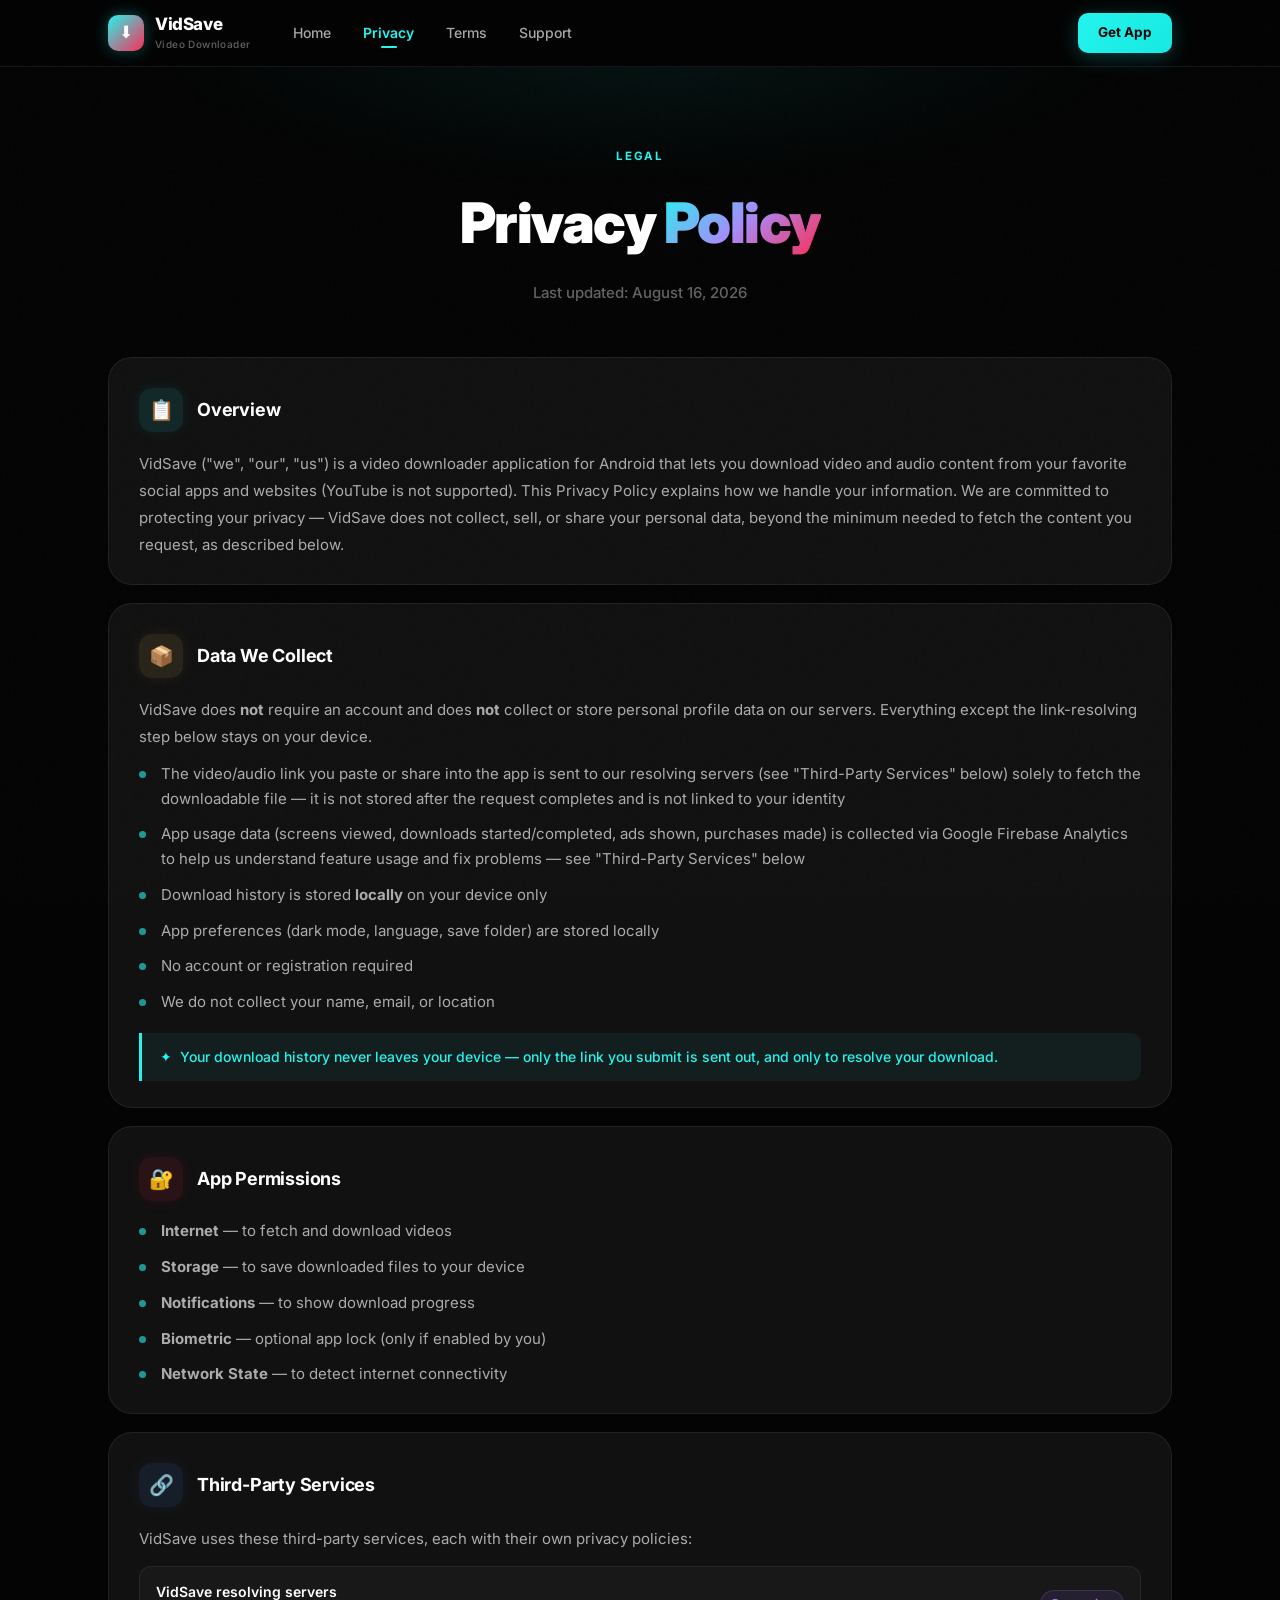
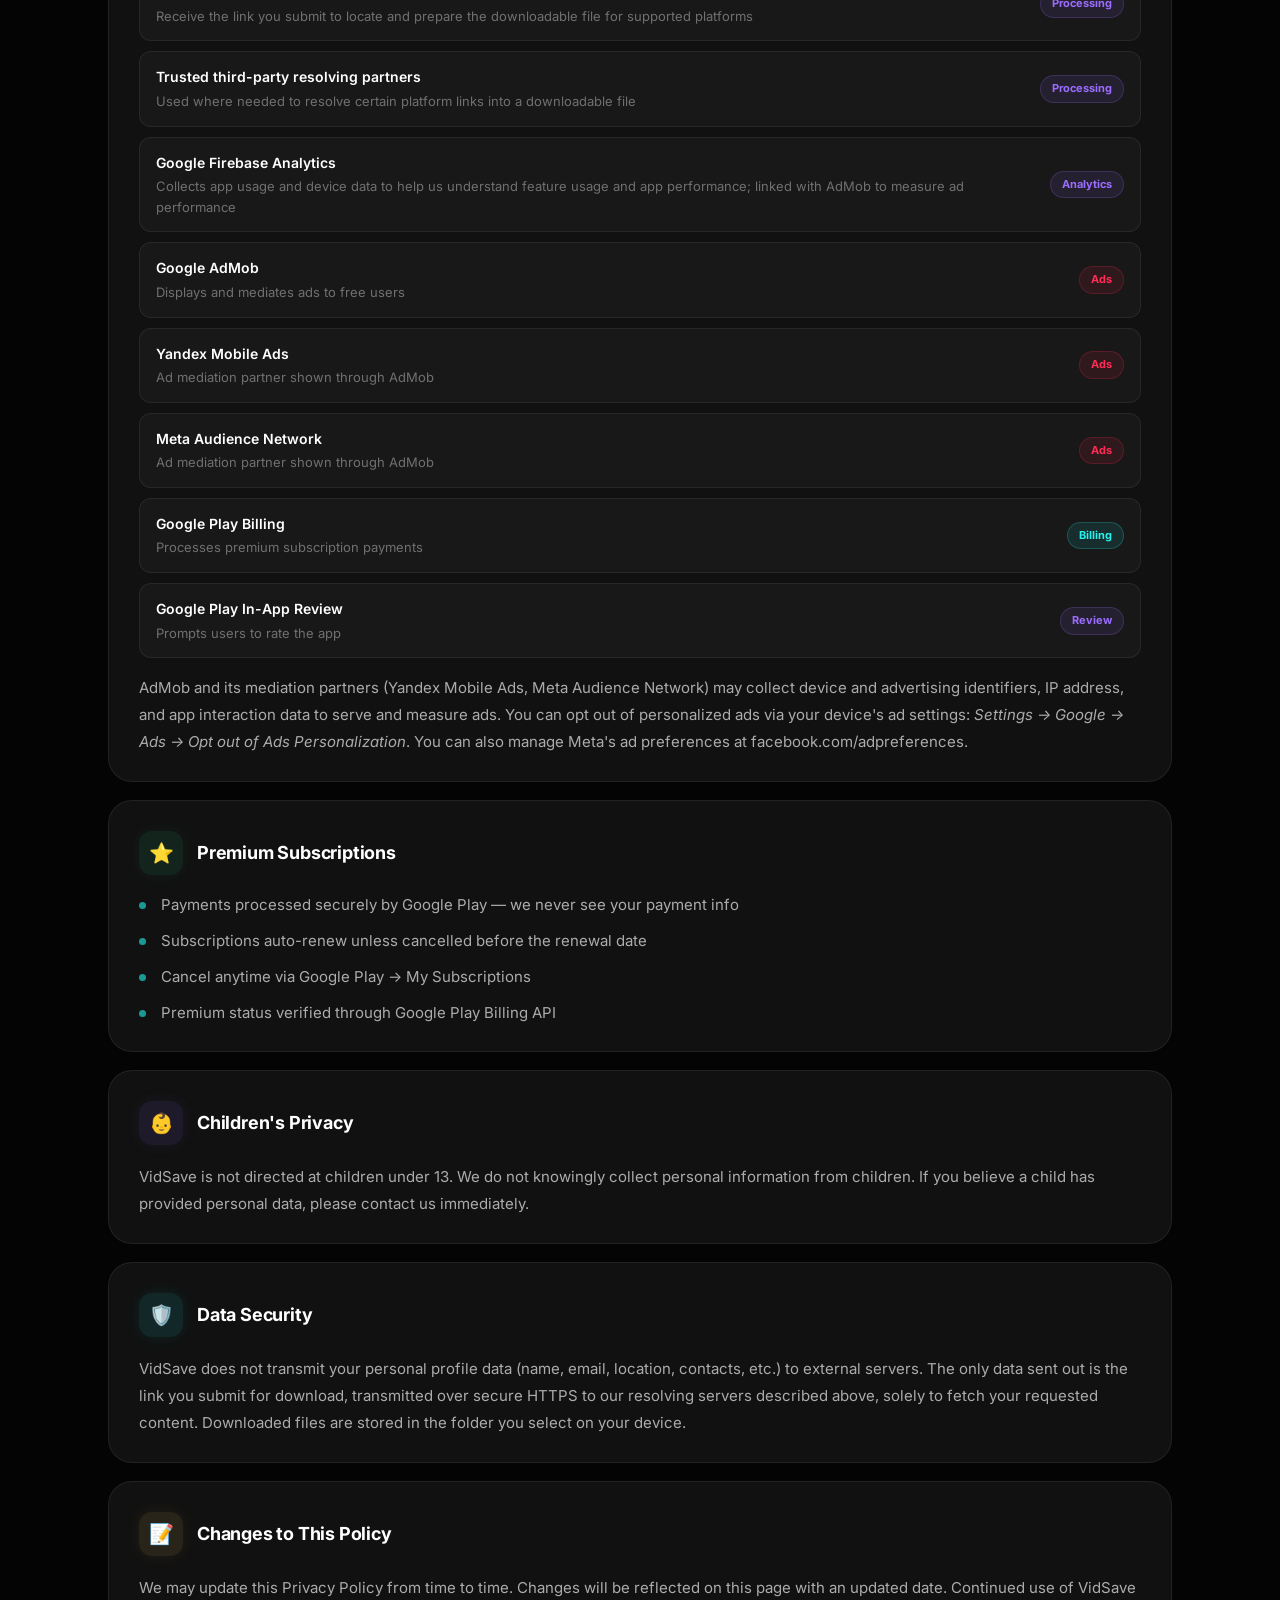
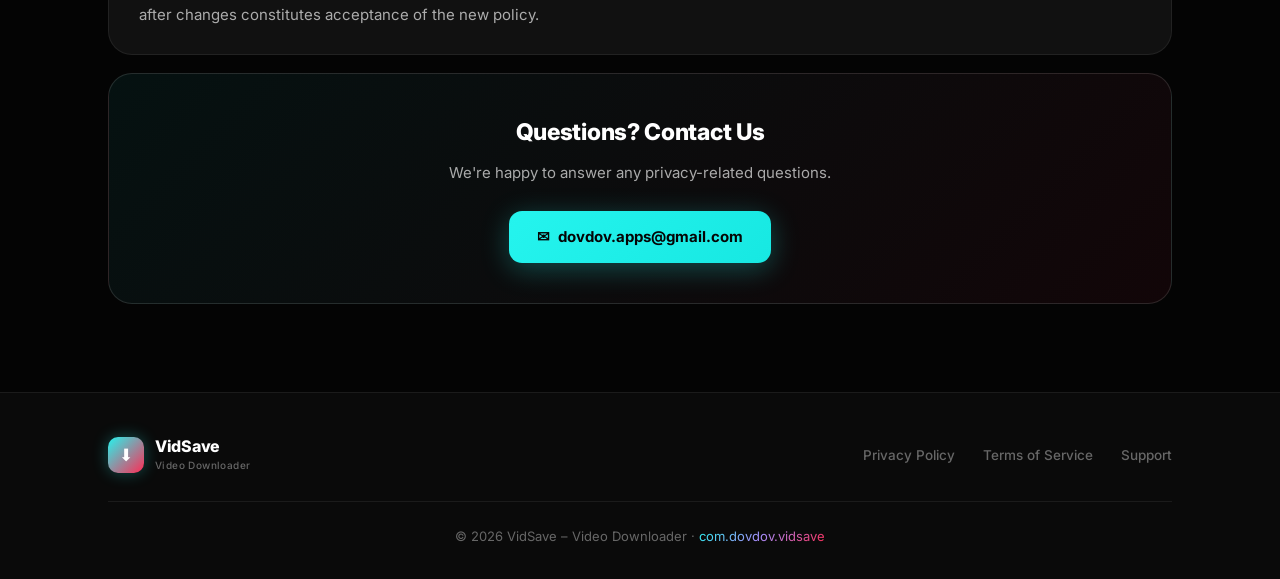
==== commit bb1af942: "Update privacy.html" ====
--- a/privacy.html
+++ b/privacy.html
@@ -42,7 +42,7 @@
 
     <div class="card reveal">
       <div class="card-header"><div class="card-icon cyan">📋</div><div class="card-title">Overview</div></div>
-      <p>VidSave ("we", "our", "us") is a video downloader application for Android that lets you download video and audio content from TikTok, Instagram, and many other supported platforms (YouTube is not supported). This Privacy Policy explains how we handle your information. We are committed to protecting your privacy — VidSave does not collect, sell, or share your personal data, beyond the minimum needed to fetch the content you request, as described below.</p>
+      <p>VidSave ("we", "our", "us") is a video downloader application for Android that lets you download video and audio content from your favorite social apps and websites (YouTube is not supported). This Privacy Policy explains how we handle your information. We are committed to protecting your privacy — VidSave does not collect, sell, or share your personal data, beyond the minimum needed to fetch the content you request, as described below.</p>
     </div>
 
     <div class="card reveal">
--- a/style.css
+++ b/style.css
@@ -1003,3 +1003,4 @@
   opacity: 1;
   transform: none;
 }
+ 
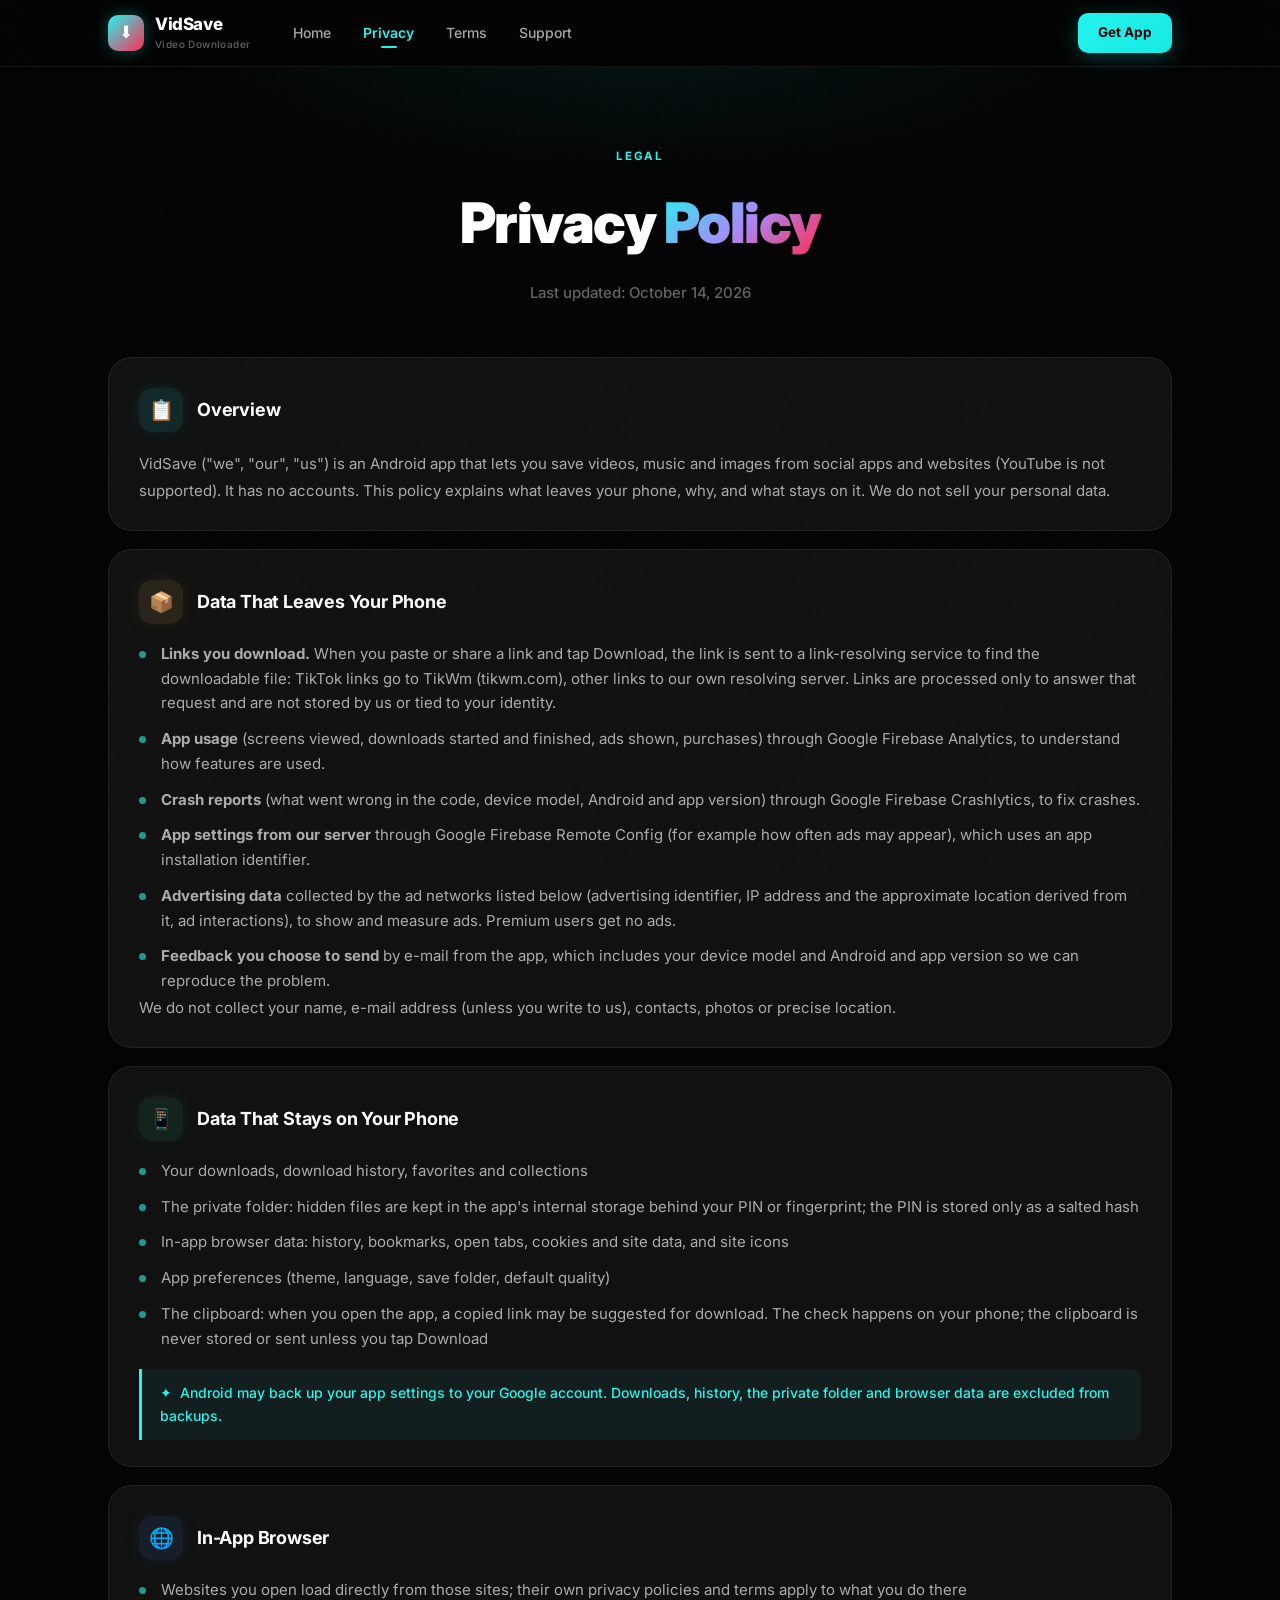
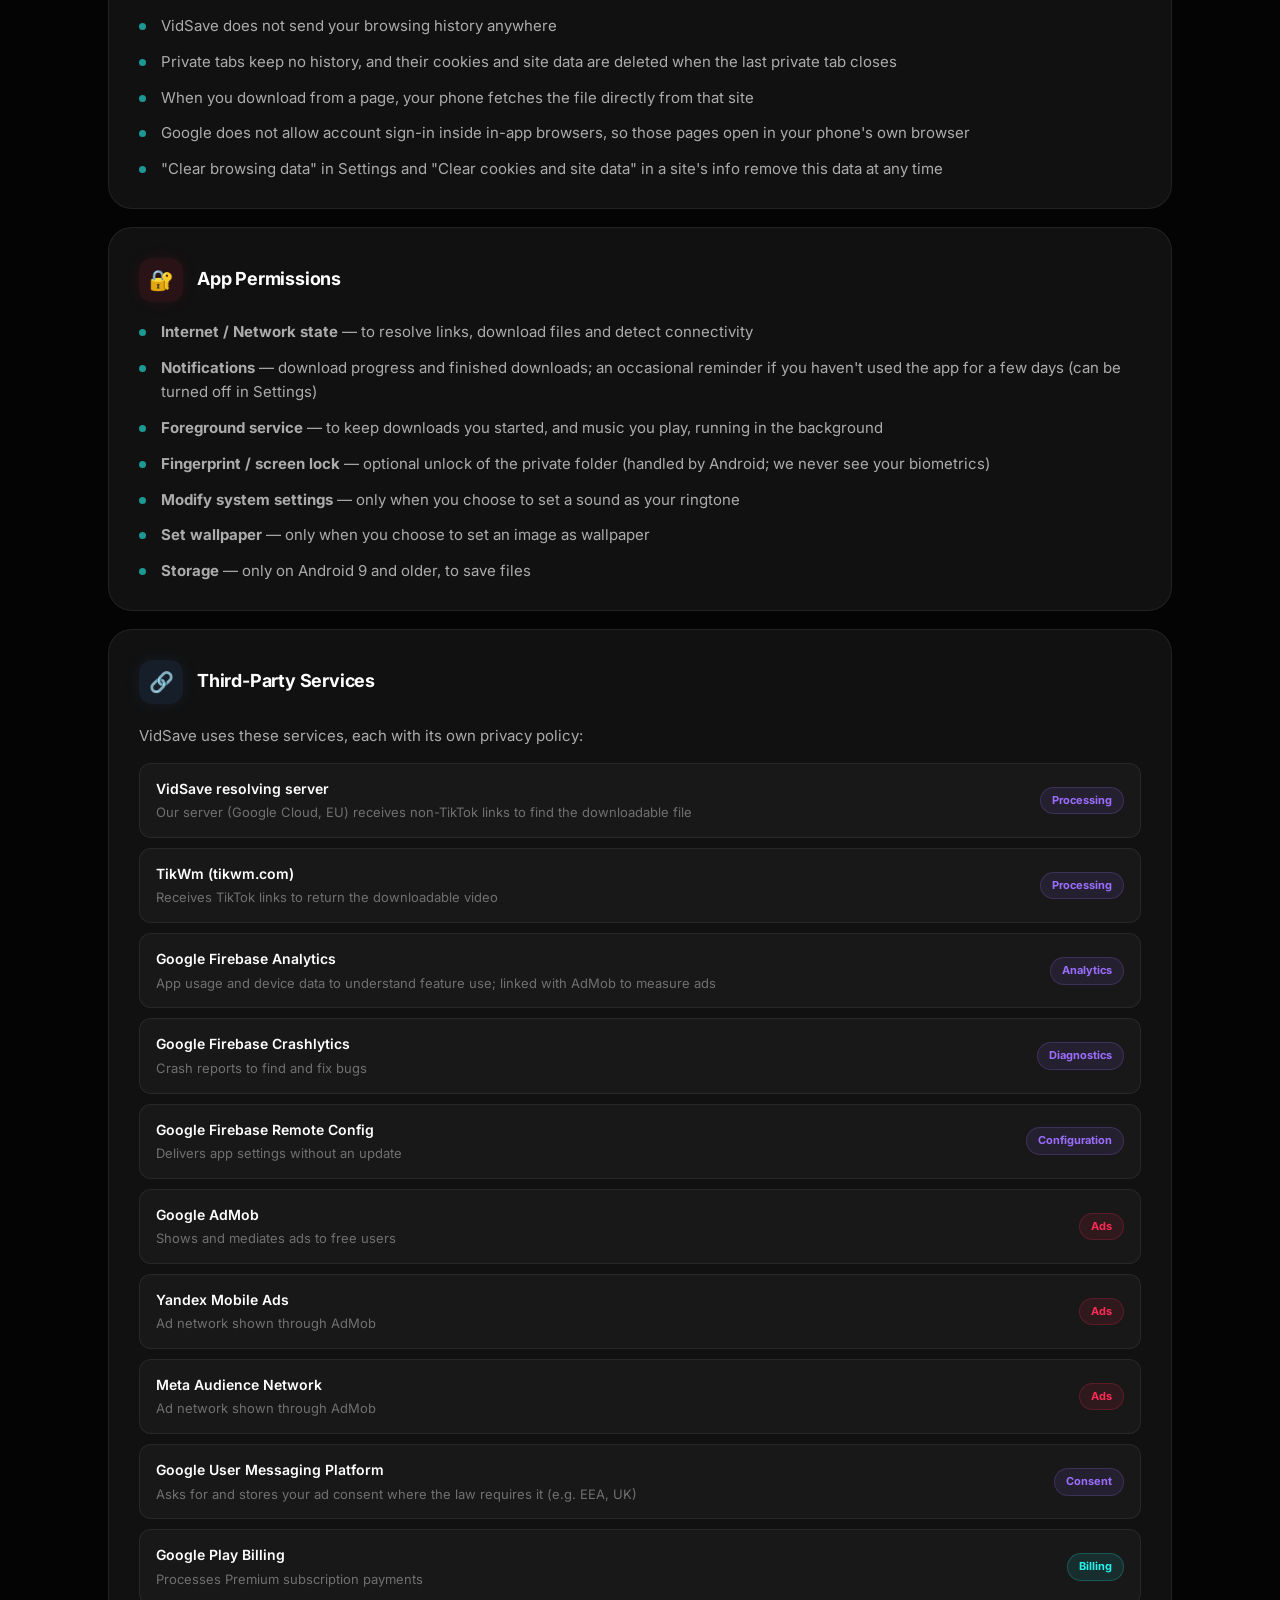
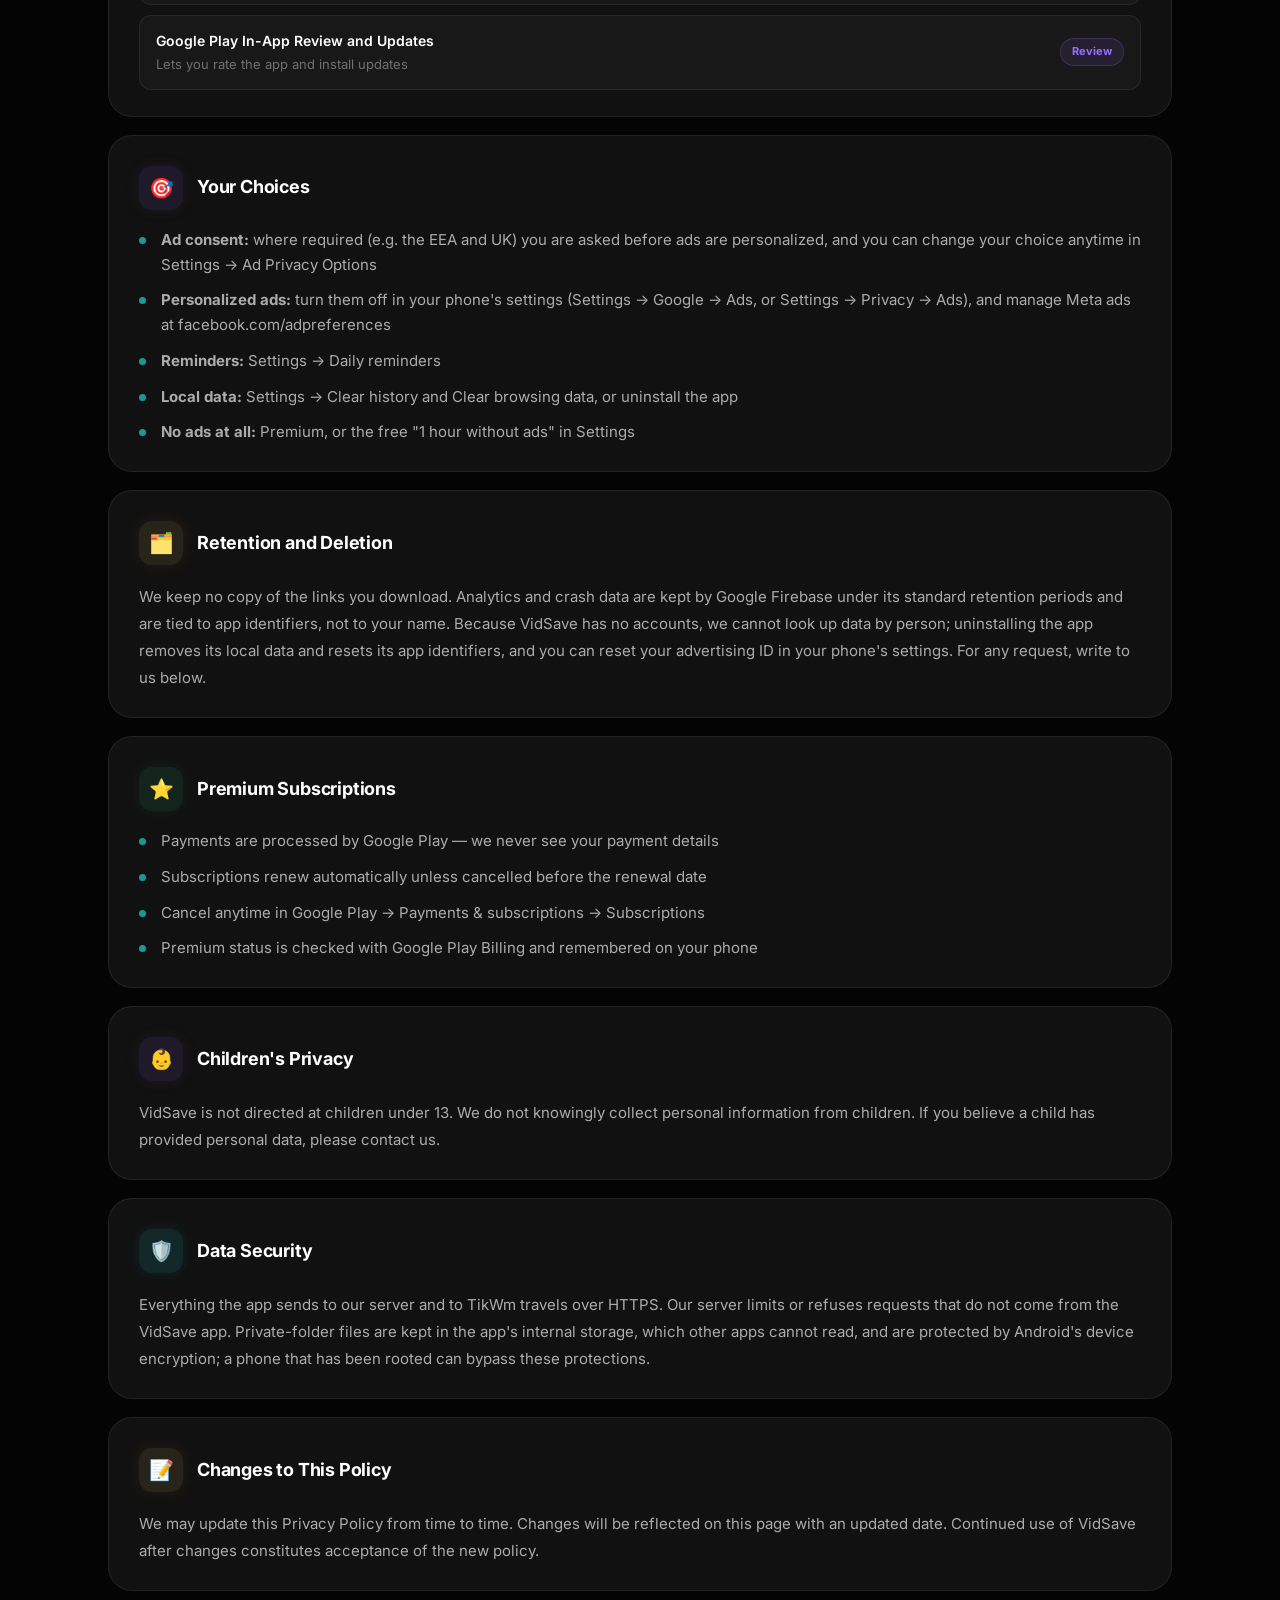
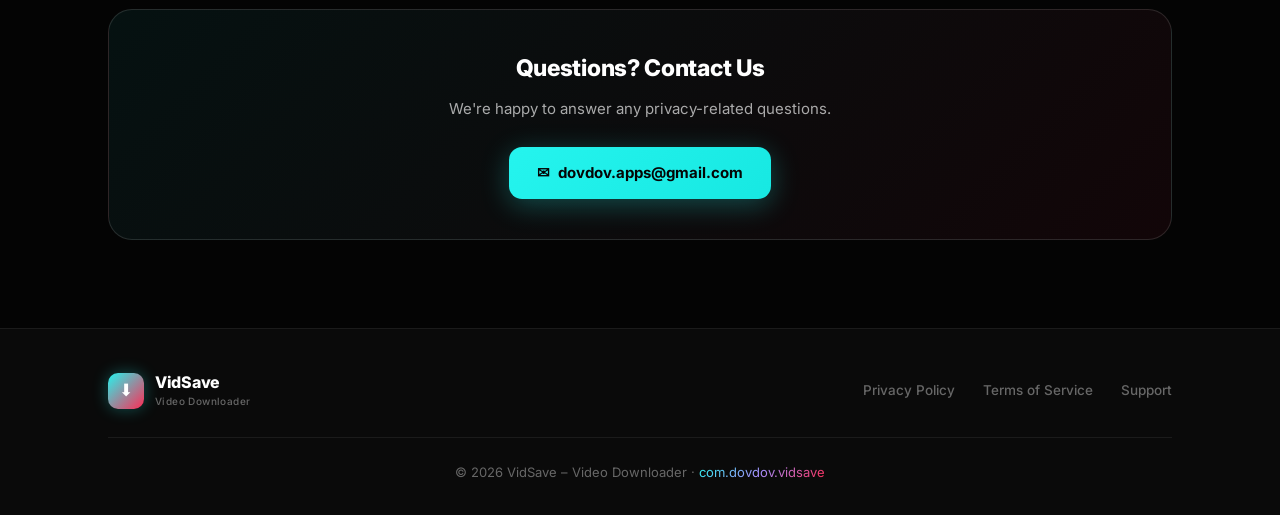
==== commit 0fa9523d: "Privacy policy and terms for VidSave 2.0 (October 14, 2026) Co-Authored-By: Claude Opus 5.5 <noreply" ====
--- a/privacy.html
+++ b/privacy.html
@@ -35,99 +35,151 @@
   <div class="page-header">
     <div class="section-label">Legal</div>
     <h1>Privacy <span class="grad">Policy</span></h1>
-    <p>Last updated: August 16, 2026</p>
+    <p>Last updated: October 14, 2026</p>
   </div>
 
   <div class="container page-content">
 
     <div class="card reveal">
       <div class="card-header"><div class="card-icon cyan">📋</div><div class="card-title">Overview</div></div>
-      <p>VidSave ("we", "our", "us") is a video downloader application for Android that lets you download video and audio content from your favorite social apps and websites (YouTube is not supported). This Privacy Policy explains how we handle your information. We are committed to protecting your privacy — VidSave does not collect, sell, or share your personal data, beyond the minimum needed to fetch the content you request, as described below.</p>
-    </div>
-
-    <div class="card reveal">
-      <div class="card-header"><div class="card-icon gold">📦</div><div class="card-title">Data We Collect</div></div>
-      <p>VidSave does <strong>not</strong> require an account and does <strong>not</strong> collect or store personal profile data on our servers. Everything except the link-resolving step below stays on your device.</p>
-      <ul>
-        <li>The video/audio link you paste or share into the app is sent to our resolving servers (see "Third-Party Services" below) solely to fetch the downloadable file — it is not stored after the request completes and is not linked to your identity</li>
-        <li>App usage data (screens viewed, downloads started/completed, ads shown, purchases made) is collected via Google Firebase Analytics to help us understand feature usage and fix problems — see "Third-Party Services" below</li>
-        <li>Download history is stored <strong>locally</strong> on your device only</li>
-        <li>App preferences (dark mode, language, save folder) are stored locally</li>
-        <li>No account or registration required</li>
-        <li>We do not collect your name, email, or location</li>
-      </ul>
-      <div class="highlight">✦ &nbsp;Your download history never leaves your device — only the link you submit is sent out, and only to resolve your download.</div>
+      <p>VidSave ("we", "our", "us") is an Android app that lets you save videos, music and images from social apps and websites (YouTube is not supported). It has no accounts. This policy explains what leaves your phone, why, and what stays on it. We do not sell your personal data.</p>
+    </div>
+
+    <div class="card reveal">
+      <div class="card-header"><div class="card-icon gold">📦</div><div class="card-title">Data That Leaves Your Phone</div></div>
+      <ul>
+        <li><strong>Links you download.</strong> When you paste or share a link and tap Download, the link is sent to a link-resolving service to find the downloadable file: TikTok links go to TikWm (tikwm.com), other links to our own resolving server. Links are processed only to answer that request and are not stored by us or tied to your identity.</li>
+        <li><strong>App usage</strong> (screens viewed, downloads started and finished, ads shown, purchases) through Google Firebase Analytics, to understand how features are used.</li>
+        <li><strong>Crash reports</strong> (what went wrong in the code, device model, Android and app version) through Google Firebase Crashlytics, to fix crashes.</li>
+        <li><strong>App settings from our server</strong> through Google Firebase Remote Config (for example how often ads may appear), which uses an app installation identifier.</li>
+        <li><strong>Advertising data</strong> collected by the ad networks listed below (advertising identifier, IP address and the approximate location derived from it, ad interactions), to show and measure ads. Premium users get no ads.</li>
+        <li><strong>Feedback you choose to send</strong> by e-mail from the app, which includes your device model and Android and app version so we can reproduce the problem.</li>
+      </ul>
+      <p>We do not collect your name, e-mail address (unless you write to us), contacts, photos or precise location.</p>
+    </div>
+
+    <div class="card reveal">
+      <div class="card-header"><div class="card-icon green">📱</div><div class="card-title">Data That Stays on Your Phone</div></div>
+      <ul>
+        <li>Your downloads, download history, favorites and collections</li>
+        <li>The private folder: hidden files are kept in the app's internal storage behind your PIN or fingerprint; the PIN is stored only as a salted hash</li>
+        <li>In-app browser data: history, bookmarks, open tabs, cookies and site data, and site icons</li>
+        <li>App preferences (theme, language, save folder, default quality)</li>
+        <li>The clipboard: when you open the app, a copied link may be suggested for download. The check happens on your phone; the clipboard is never stored or sent unless you tap Download</li>
+      </ul>
+      <div class="highlight">✦ &nbsp;Android may back up your app settings to your Google account. Downloads, history, the private folder and browser data are excluded from backups.</div>
+    </div>
+
+    <div class="card reveal">
+      <div class="card-header"><div class="card-icon blue">🌐</div><div class="card-title">In-App Browser</div></div>
+      <ul>
+        <li>Websites you open load directly from those sites; their own privacy policies and terms apply to what you do there</li>
+        <li>VidSave does not send your browsing history anywhere</li>
+        <li>Private tabs keep no history, and their cookies and site data are deleted when the last private tab closes</li>
+        <li>When you download from a page, your phone fetches the file directly from that site</li>
+        <li>Google does not allow account sign-in inside in-app browsers, so those pages open in your phone's own browser</li>
+        <li>"Clear browsing data" in Settings and "Clear cookies and site data" in a site's info remove this data at any time</li>
+      </ul>
     </div>
 
     <div class="card reveal">
       <div class="card-header"><div class="card-icon red">🔐</div><div class="card-title">App Permissions</div></div>
       <ul>
-        <li><strong>Internet</strong> — to fetch and download videos</li>
-        <li><strong>Storage</strong> — to save downloaded files to your device</li>
-        <li><strong>Notifications</strong> — to show download progress</li>
-        <li><strong>Biometric</strong> — optional app lock (only if enabled by you)</li>
-        <li><strong>Network State</strong> — to detect internet connectivity</li>
+        <li><strong>Internet / Network state</strong> — to resolve links, download files and detect connectivity</li>
+        <li><strong>Notifications</strong> — download progress and finished downloads; an occasional reminder if you haven't used the app for a few days (can be turned off in Settings)</li>
+        <li><strong>Foreground service</strong> — to keep downloads you started, and music you play, running in the background</li>
+        <li><strong>Fingerprint / screen lock</strong> — optional unlock of the private folder (handled by Android; we never see your biometrics)</li>
+        <li><strong>Modify system settings</strong> — only when you choose to set a sound as your ringtone</li>
+        <li><strong>Set wallpaper</strong> — only when you choose to set an image as wallpaper</li>
+        <li><strong>Storage</strong> — only on Android 9 and older, to save files</li>
       </ul>
     </div>
 
     <div class="card reveal">
       <div class="card-header"><div class="card-icon blue">🔗</div><div class="card-title">Third-Party Services</div></div>
-      <p>VidSave uses these third-party services, each with their own privacy policies:</p>
+      <p>VidSave uses these services, each with its own privacy policy:</p>
       <div class="service-list">
         <div class="service-item">
-          <div><div class="service-name">VidSave resolving servers</div><div class="service-desc">Receive the link you submit to locate and prepare the downloadable file for supported platforms</div></div>
+          <div><div class="service-name">VidSave resolving server</div><div class="service-desc">Our server (Google Cloud, EU) receives non-TikTok links to find the downloadable file</div></div>
           <span class="service-tag analytics">Processing</span>
         </div>
         <div class="service-item">
-          <div><div class="service-name">Trusted third-party resolving partners</div><div class="service-desc">Used where needed to resolve certain platform links into a downloadable file</div></div>
+          <div><div class="service-name">TikWm (tikwm.com)</div><div class="service-desc">Receives TikTok links to return the downloadable video</div></div>
           <span class="service-tag analytics">Processing</span>
         </div>
         <div class="service-item">
-          <div><div class="service-name">Google Firebase Analytics</div><div class="service-desc">Collects app usage and device data to help us understand feature usage and app performance; linked with AdMob to measure ad performance</div></div>
+          <div><div class="service-name">Google Firebase Analytics</div><div class="service-desc">App usage and device data to understand feature use; linked with AdMob to measure ads</div></div>
           <span class="service-tag analytics">Analytics</span>
         </div>
         <div class="service-item">
-          <div><div class="service-name">Google AdMob</div><div class="service-desc">Displays and mediates ads to free users</div></div>
+          <div><div class="service-name">Google Firebase Crashlytics</div><div class="service-desc">Crash reports to find and fix bugs</div></div>
+          <span class="service-tag analytics">Diagnostics</span>
+        </div>
+        <div class="service-item">
+          <div><div class="service-name">Google Firebase Remote Config</div><div class="service-desc">Delivers app settings without an update</div></div>
+          <span class="service-tag analytics">Configuration</span>
+        </div>
+        <div class="service-item">
+          <div><div class="service-name">Google AdMob</div><div class="service-desc">Shows and mediates ads to free users</div></div>
           <span class="service-tag ads">Ads</span>
         </div>
         <div class="service-item">
-          <div><div class="service-name">Yandex Mobile Ads</div><div class="service-desc">Ad mediation partner shown through AdMob</div></div>
+          <div><div class="service-name">Yandex Mobile Ads</div><div class="service-desc">Ad network shown through AdMob</div></div>
           <span class="service-tag ads">Ads</span>
         </div>
         <div class="service-item">
-          <div><div class="service-name">Meta Audience Network</div><div class="service-desc">Ad mediation partner shown through AdMob</div></div>
+          <div><div class="service-name">Meta Audience Network</div><div class="service-desc">Ad network shown through AdMob</div></div>
           <span class="service-tag ads">Ads</span>
         </div>
         <div class="service-item">
-          <div><div class="service-name">Google Play Billing</div><div class="service-desc">Processes premium subscription payments</div></div>
+          <div><div class="service-name">Google User Messaging Platform</div><div class="service-desc">Asks for and stores your ad consent where the law requires it (e.g. EEA, UK)</div></div>
+          <span class="service-tag analytics">Consent</span>
+        </div>
+        <div class="service-item">
+          <div><div class="service-name">Google Play Billing</div><div class="service-desc">Processes Premium subscription payments</div></div>
           <span class="service-tag billing">Billing</span>
         </div>
         <div class="service-item">
-          <div><div class="service-name">Google Play In-App Review</div><div class="service-desc">Prompts users to rate the app</div></div>
+          <div><div class="service-name">Google Play In-App Review and Updates</div><div class="service-desc">Lets you rate the app and install updates</div></div>
           <span class="service-tag analytics">Review</span>
         </div>
       </div>
-      <p style="margin-top:16px;">AdMob and its mediation partners (Yandex Mobile Ads, Meta Audience Network) may collect device and advertising identifiers, IP address, and app interaction data to serve and measure ads. You can opt out of personalized ads via your device's ad settings: <em>Settings → Google → Ads → Opt out of Ads Personalization</em>. You can also manage Meta's ad preferences at <a href="https://www.facebook.com/adpreferences/ad_settings" target="_blank">facebook.com/adpreferences</a>.</p>
+    </div>
+
+    <div class="card reveal">
+      <div class="card-header"><div class="card-icon purple">🎯</div><div class="card-title">Your Choices</div></div>
+      <ul>
+        <li><strong>Ad consent:</strong> where required (e.g. the EEA and UK) you are asked before ads are personalized, and you can change your choice anytime in Settings → Ad Privacy Options</li>
+        <li><strong>Personalized ads:</strong> turn them off in your phone's settings (Settings → Google → Ads, or Settings → Privacy → Ads), and manage Meta ads at <a href="https://www.facebook.com/adpreferences/ad_settings" target="_blank">facebook.com/adpreferences</a></li>
+        <li><strong>Reminders:</strong> Settings → Daily reminders</li>
+        <li><strong>Local data:</strong> Settings → Clear history and Clear browsing data, or uninstall the app</li>
+        <li><strong>No ads at all:</strong> Premium, or the free "1 hour without ads" in Settings</li>
+      </ul>
+    </div>
+
+    <div class="card reveal">
+      <div class="card-header"><div class="card-icon gold">🗂️</div><div class="card-title">Retention and Deletion</div></div>
+      <p>We keep no copy of the links you download. Analytics and crash data are kept by Google Firebase under its standard retention periods and are tied to app identifiers, not to your name. Because VidSave has no accounts, we cannot look up data by person; uninstalling the app removes its local data and resets its app identifiers, and you can reset your advertising ID in your phone's settings. For any request, write to us below.</p>
     </div>
 
     <div class="card reveal">
       <div class="card-header"><div class="card-icon green">⭐</div><div class="card-title">Premium Subscriptions</div></div>
       <ul>
-        <li>Payments processed securely by Google Play — we never see your payment info</li>
-        <li>Subscriptions auto-renew unless cancelled before the renewal date</li>
-        <li>Cancel anytime via Google Play → My Subscriptions</li>
-        <li>Premium status verified through Google Play Billing API</li>
+        <li>Payments are processed by Google Play — we never see your payment details</li>
+        <li>Subscriptions renew automatically unless cancelled before the renewal date</li>
+        <li>Cancel anytime in Google Play → Payments &amp; subscriptions → Subscriptions</li>
+        <li>Premium status is checked with Google Play Billing and remembered on your phone</li>
       </ul>
     </div>
 
     <div class="card reveal">
       <div class="card-header"><div class="card-icon purple">👶</div><div class="card-title">Children's Privacy</div></div>
-      <p>VidSave is not directed at children under 13. We do not knowingly collect personal information from children. If you believe a child has provided personal data, please contact us immediately.</p>
+      <p>VidSave is not directed at children under 13. We do not knowingly collect personal information from children. If you believe a child has provided personal data, please contact us.</p>
     </div>
 
     <div class="card reveal">
       <div class="card-header"><div class="card-icon cyan">🛡️</div><div class="card-title">Data Security</div></div>
-      <p>VidSave does not transmit your personal profile data (name, email, location, contacts, etc.) to external servers. The only data sent out is the link you submit for download, transmitted over secure HTTPS to our resolving servers described above, solely to fetch your requested content. Downloaded files are stored in the folder you select on your device.</p>
+      <p>Everything the app sends to our server and to TikWm travels over HTTPS. Our server limits or refuses requests that do not come from the VidSave app. Private-folder files are kept in the app's internal storage, which other apps cannot read, and are protected by Android's device encryption; a phone that has been rooted can bypass these protections.</p>
     </div>
 
     <div class="card reveal">
--- a/style.css
+++ b/style.css
@@ -1003,4 +1003,3 @@
   opacity: 1;
   transform: none;
 }
- 
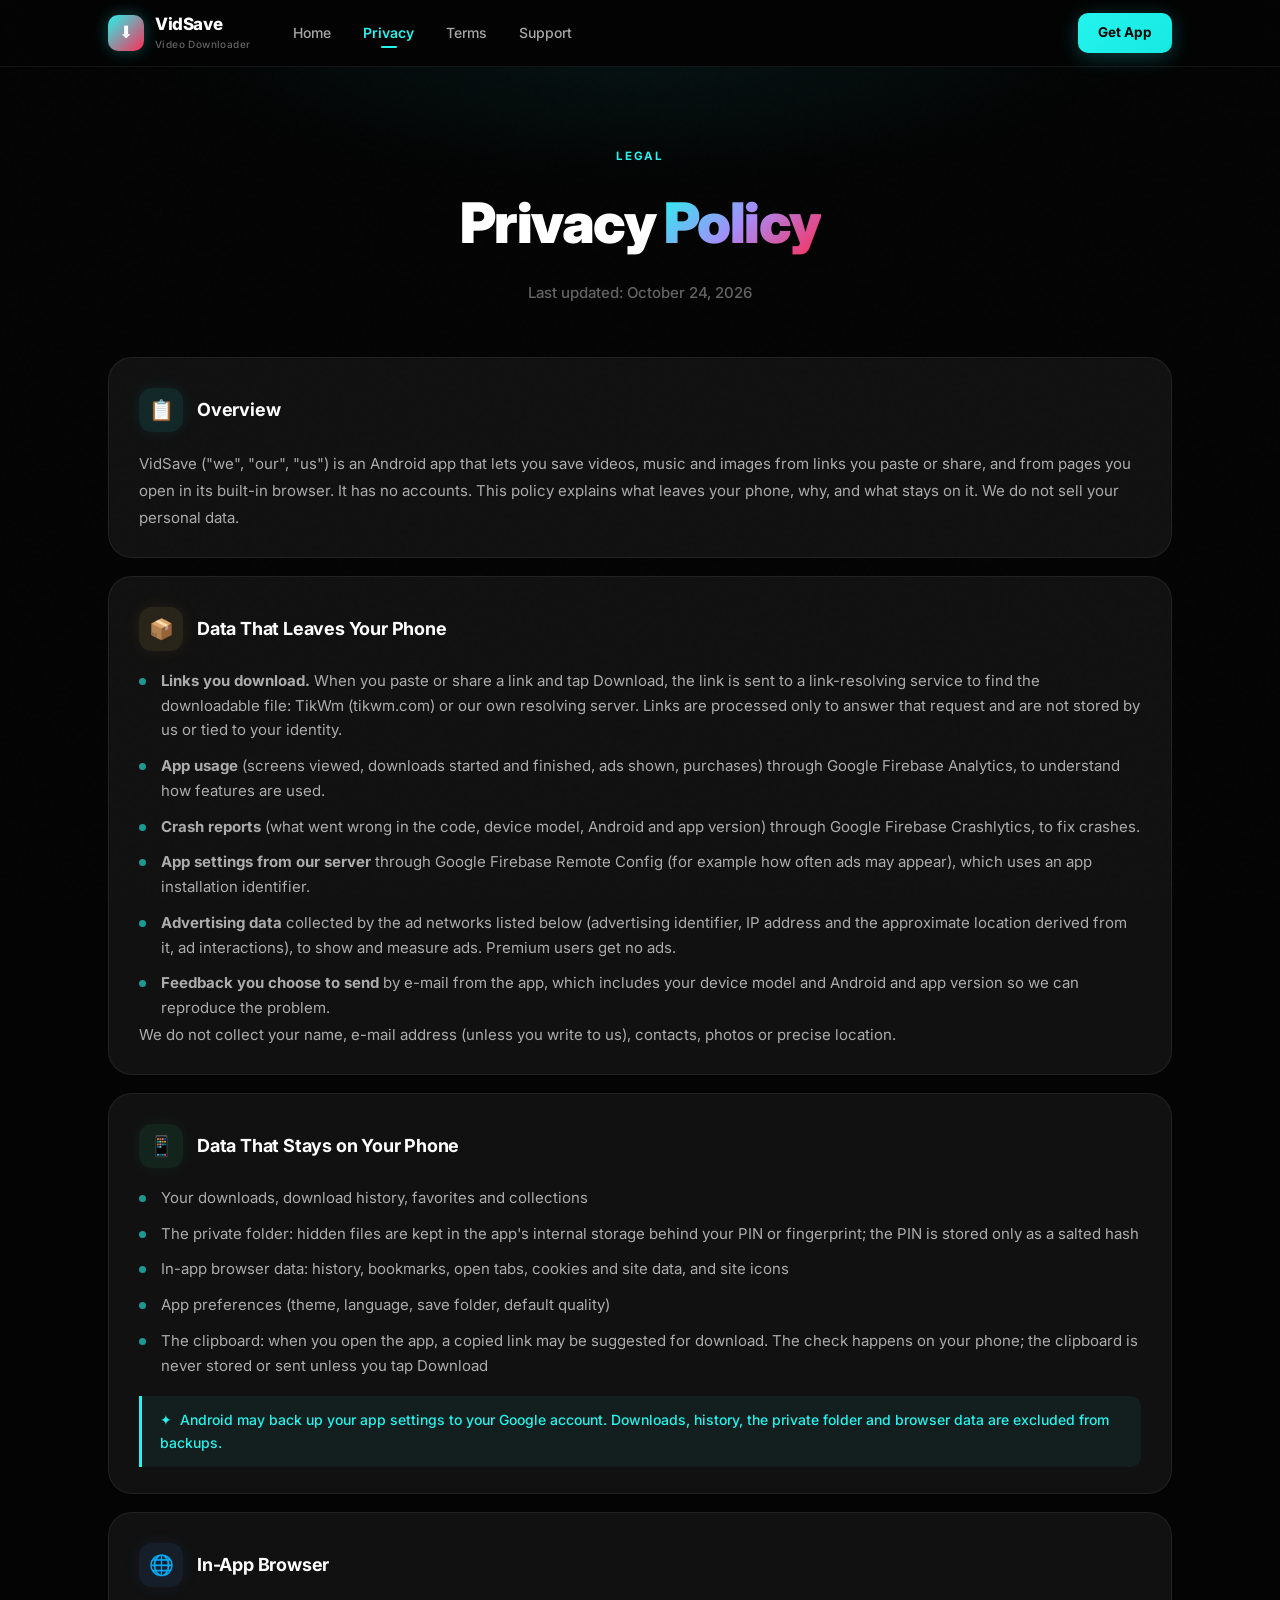
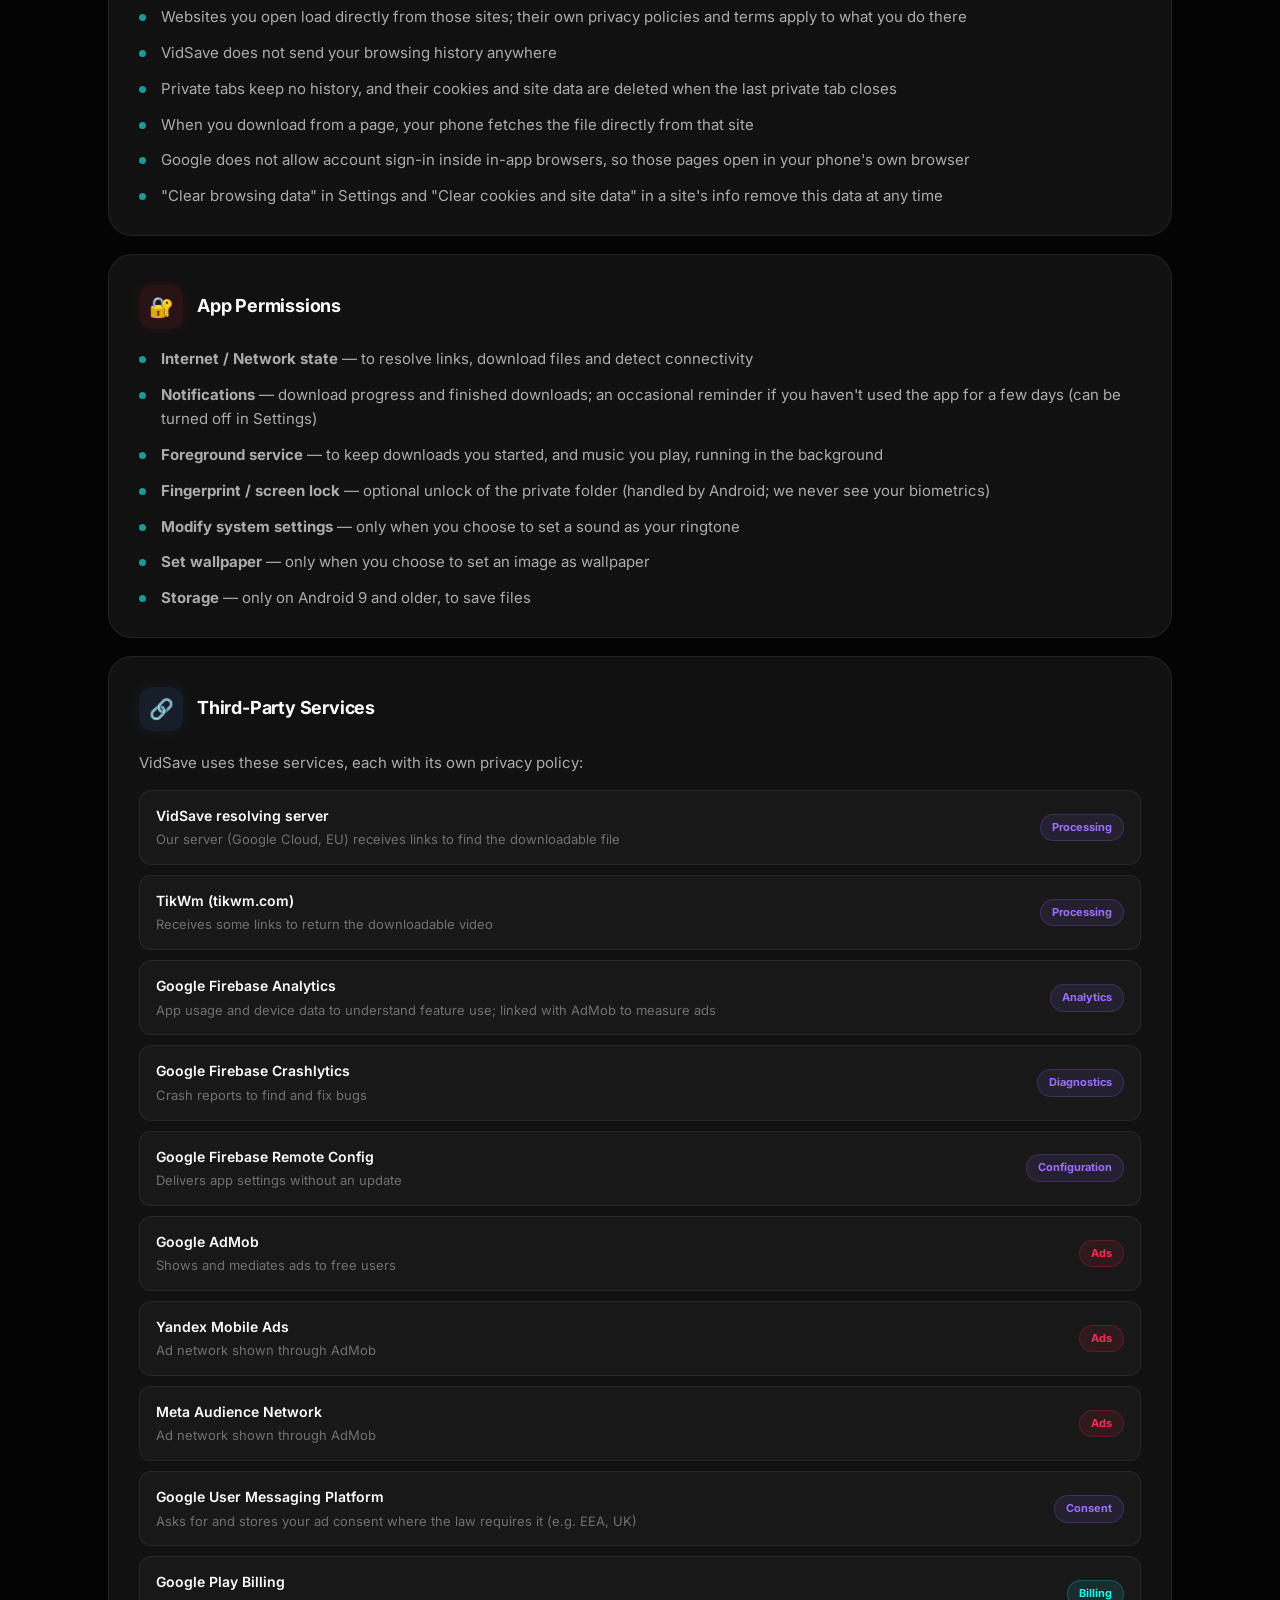
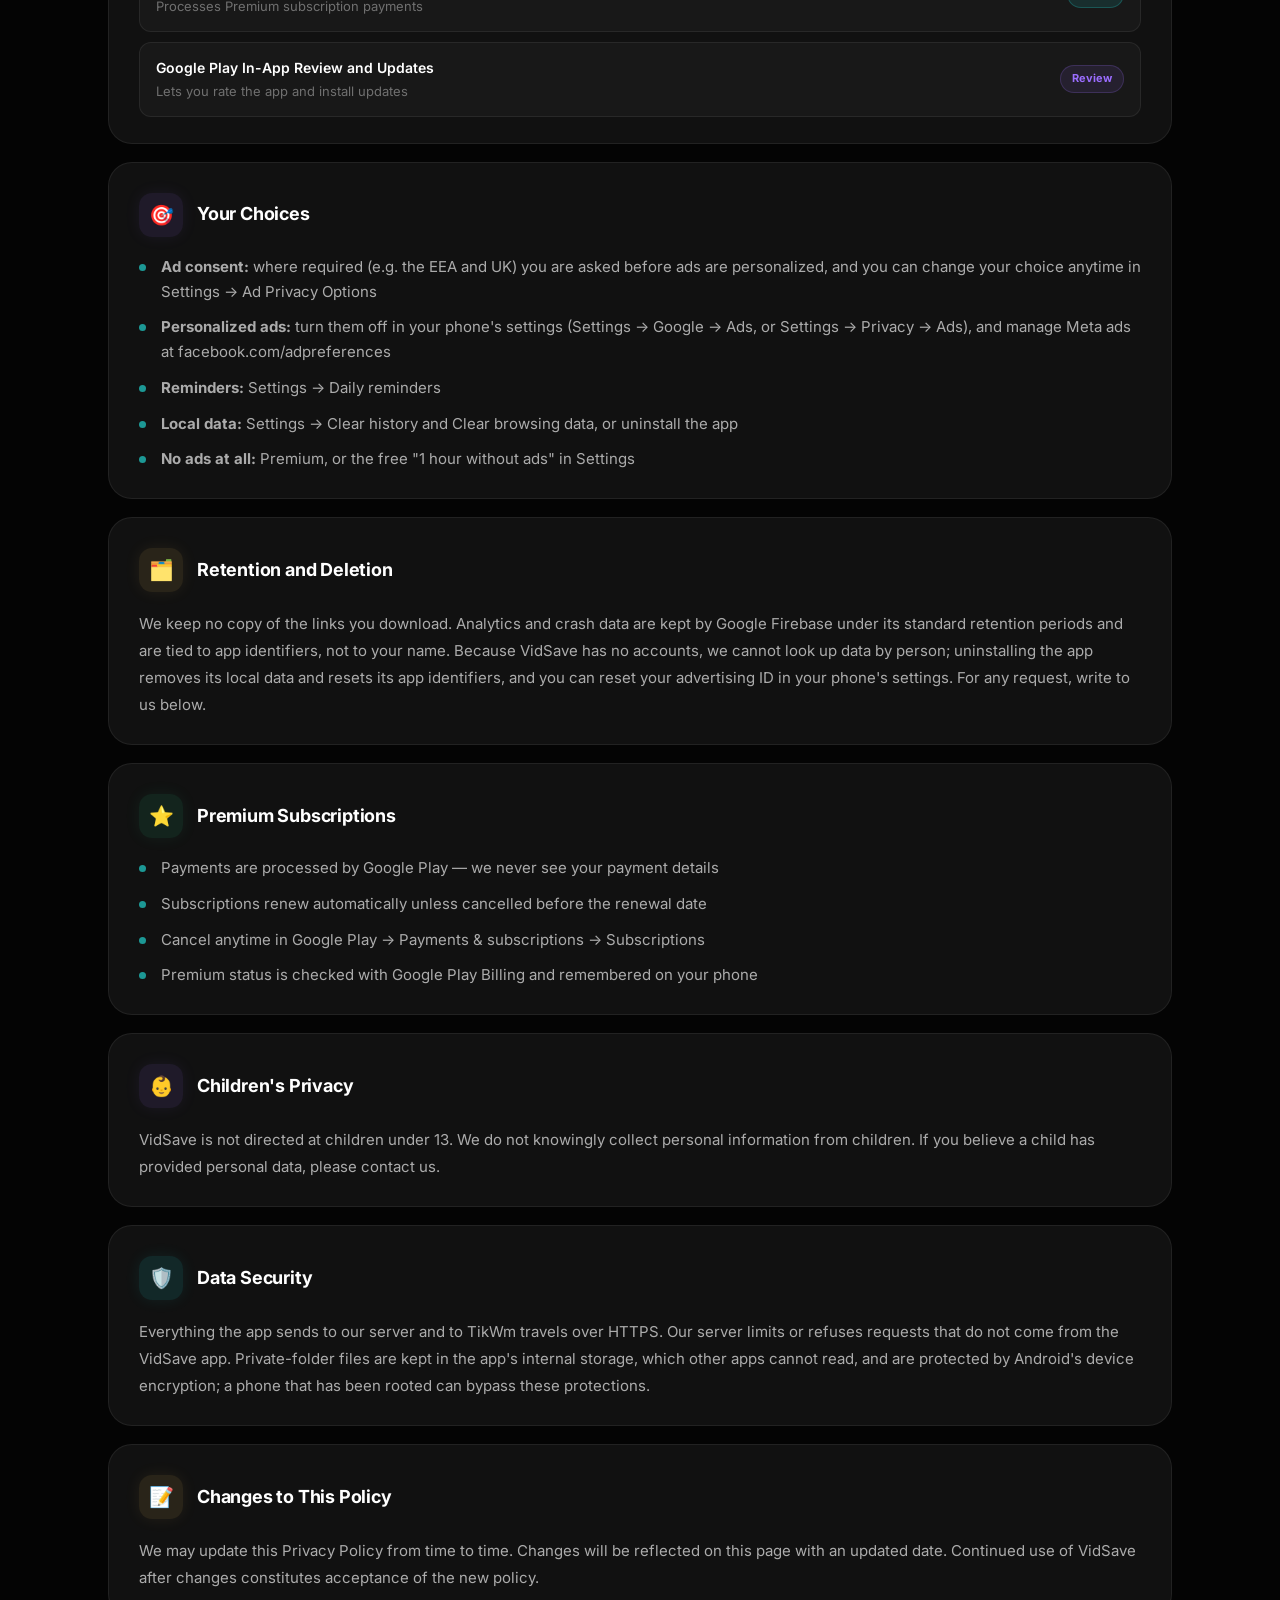
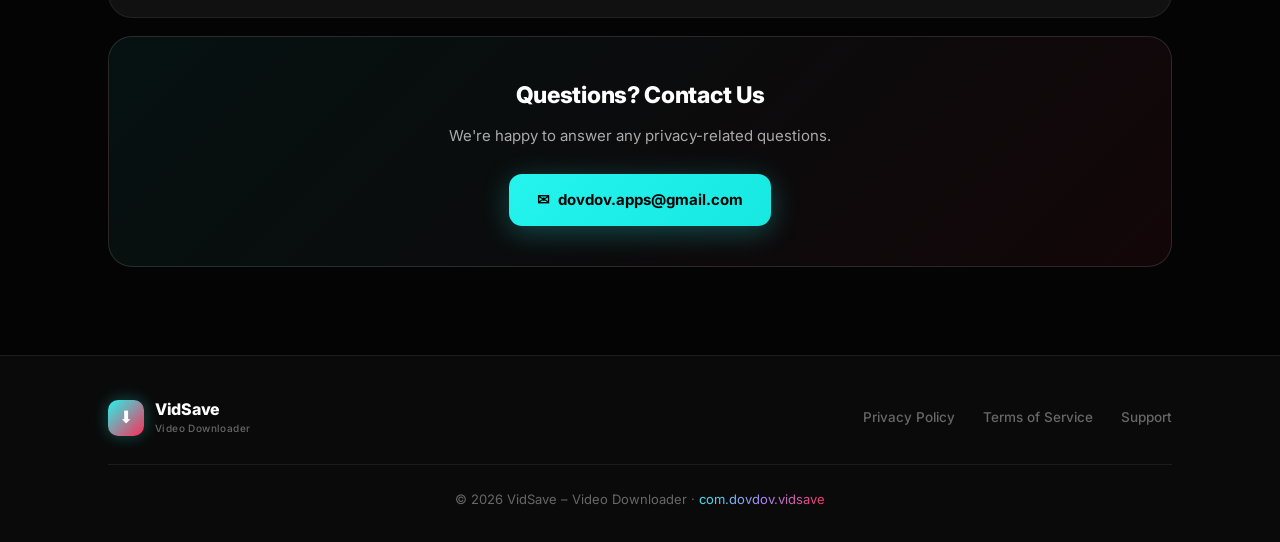
==== commit 18d9e4cc: "Update privacy.html" ====
--- a/privacy.html
+++ b/privacy.html
@@ -35,20 +35,20 @@
   <div class="page-header">
     <div class="section-label">Legal</div>
     <h1>Privacy <span class="grad">Policy</span></h1>
-    <p>Last updated: October 14, 2026</p>
+    <p>Last updated: October 24, 2026</p>
   </div>
 
   <div class="container page-content">
 
     <div class="card reveal">
       <div class="card-header"><div class="card-icon cyan">📋</div><div class="card-title">Overview</div></div>
-      <p>VidSave ("we", "our", "us") is an Android app that lets you save videos, music and images from social apps and websites (YouTube is not supported). It has no accounts. This policy explains what leaves your phone, why, and what stays on it. We do not sell your personal data.</p>
+      <p>VidSave ("we", "our", "us") is an Android app that lets you save videos, music and images from links you paste or share, and from pages you open in its built-in browser. It has no accounts. This policy explains what leaves your phone, why, and what stays on it. We do not sell your personal data.</p>
     </div>
 
     <div class="card reveal">
       <div class="card-header"><div class="card-icon gold">📦</div><div class="card-title">Data That Leaves Your Phone</div></div>
       <ul>
-        <li><strong>Links you download.</strong> When you paste or share a link and tap Download, the link is sent to a link-resolving service to find the downloadable file: TikTok links go to TikWm (tikwm.com), other links to our own resolving server. Links are processed only to answer that request and are not stored by us or tied to your identity.</li>
+        <li><strong>Links you download.</strong> When you paste or share a link and tap Download, the link is sent to a link-resolving service to find the downloadable file: TikWm (tikwm.com) or our own resolving server. Links are processed only to answer that request and are not stored by us or tied to your identity.</li>
         <li><strong>App usage</strong> (screens viewed, downloads started and finished, ads shown, purchases) through Google Firebase Analytics, to understand how features are used.</li>
         <li><strong>Crash reports</strong> (what went wrong in the code, device model, Android and app version) through Google Firebase Crashlytics, to fix crashes.</li>
         <li><strong>App settings from our server</strong> through Google Firebase Remote Config (for example how often ads may appear), which uses an app installation identifier.</li>
@@ -100,11 +100,11 @@
       <p>VidSave uses these services, each with its own privacy policy:</p>
       <div class="service-list">
         <div class="service-item">
-          <div><div class="service-name">VidSave resolving server</div><div class="service-desc">Our server (Google Cloud, EU) receives non-TikTok links to find the downloadable file</div></div>
+          <div><div class="service-name">VidSave resolving server</div><div class="service-desc">Our server (Google Cloud, EU) receives links to find the downloadable file</div></div>
           <span class="service-tag analytics">Processing</span>
         </div>
         <div class="service-item">
-          <div><div class="service-name">TikWm (tikwm.com)</div><div class="service-desc">Receives TikTok links to return the downloadable video</div></div>
+          <div><div class="service-name">TikWm (tikwm.com)</div><div class="service-desc">Receives some links to return the downloadable video</div></div>
           <span class="service-tag analytics">Processing</span>
         </div>
         <div class="service-item">
